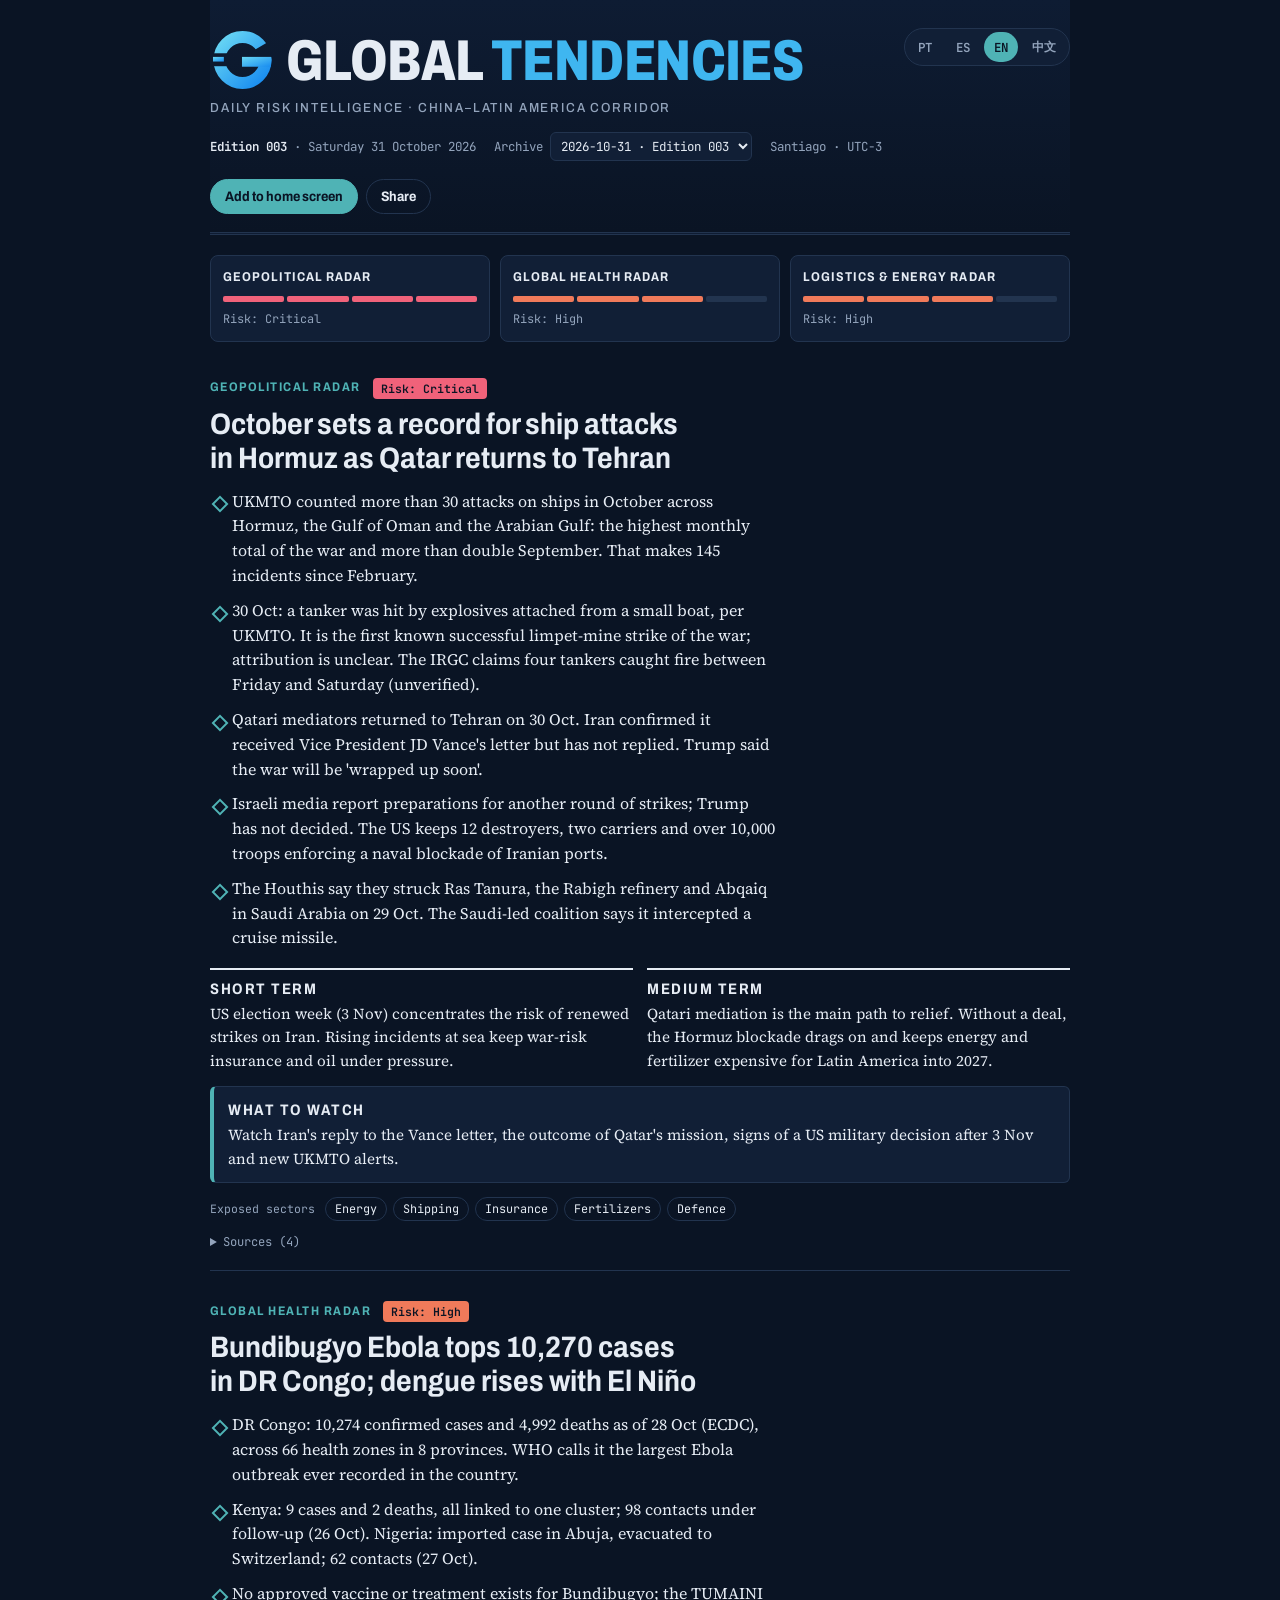
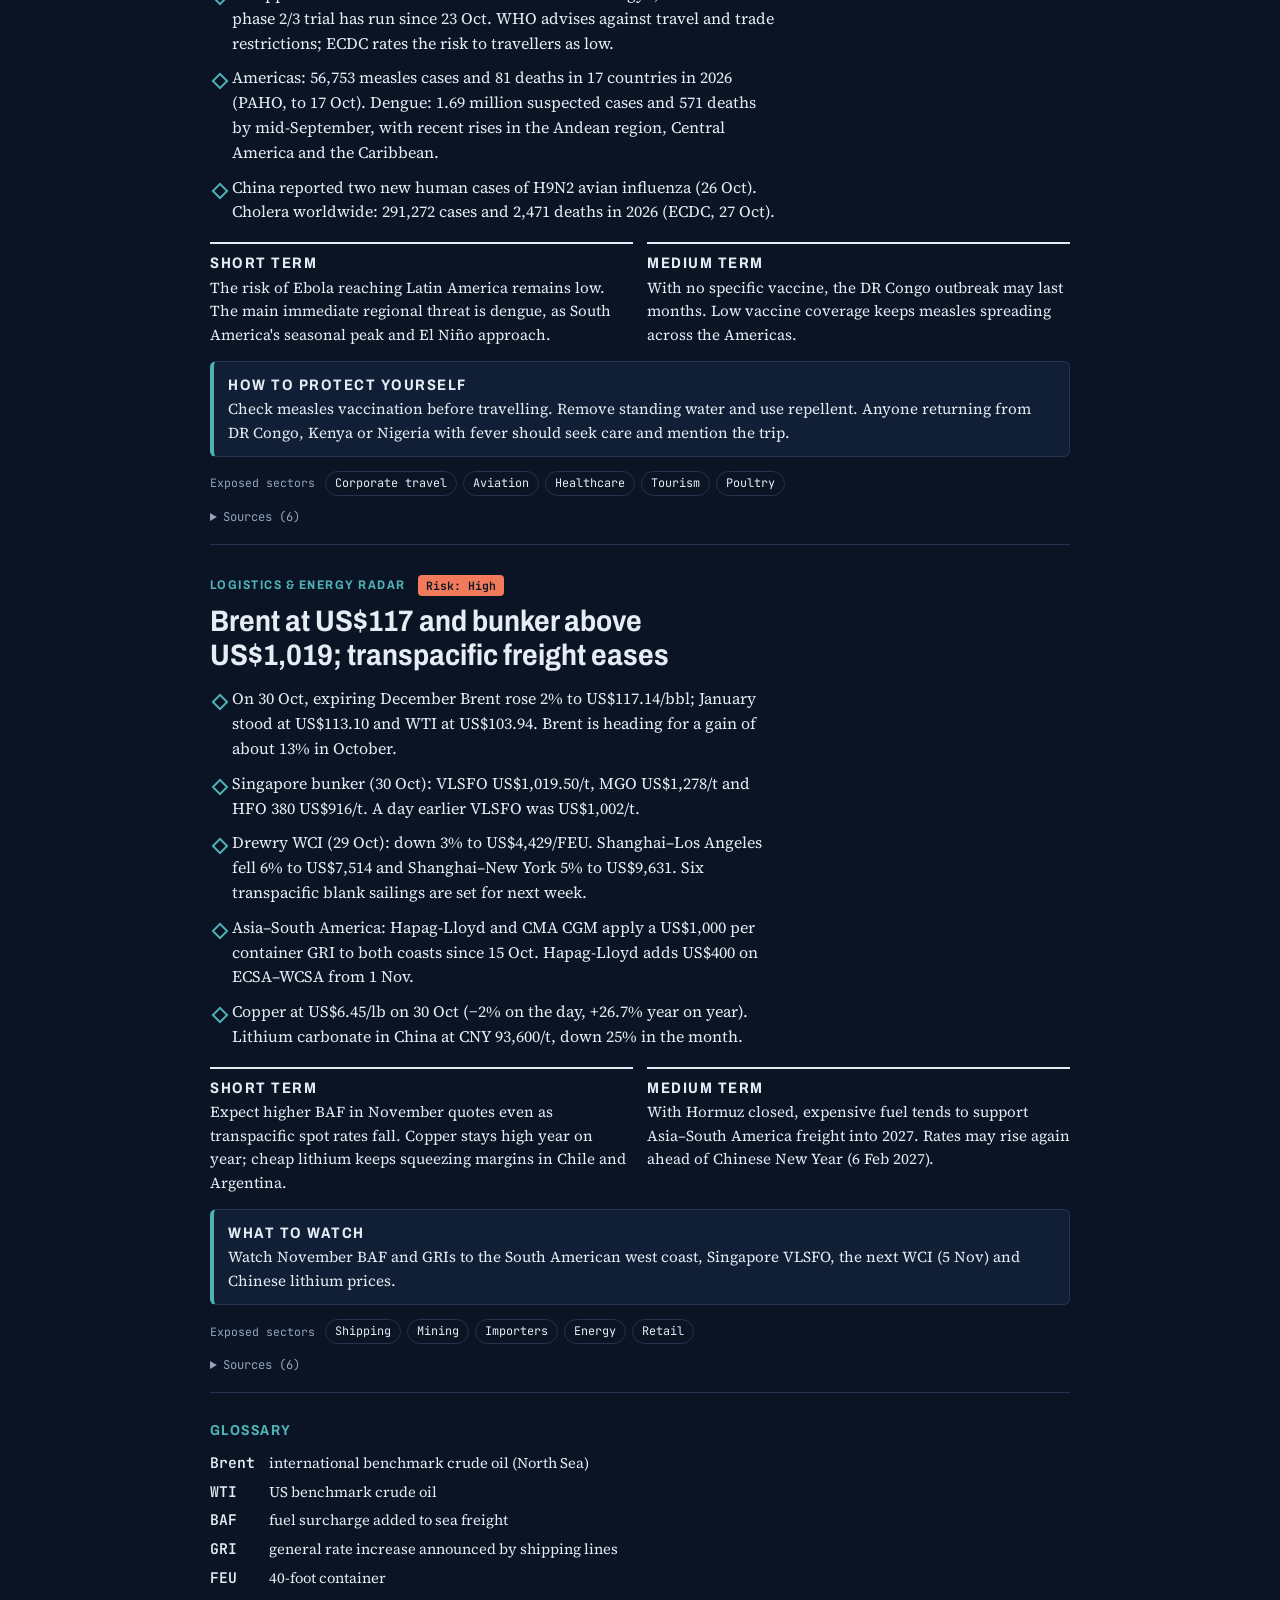
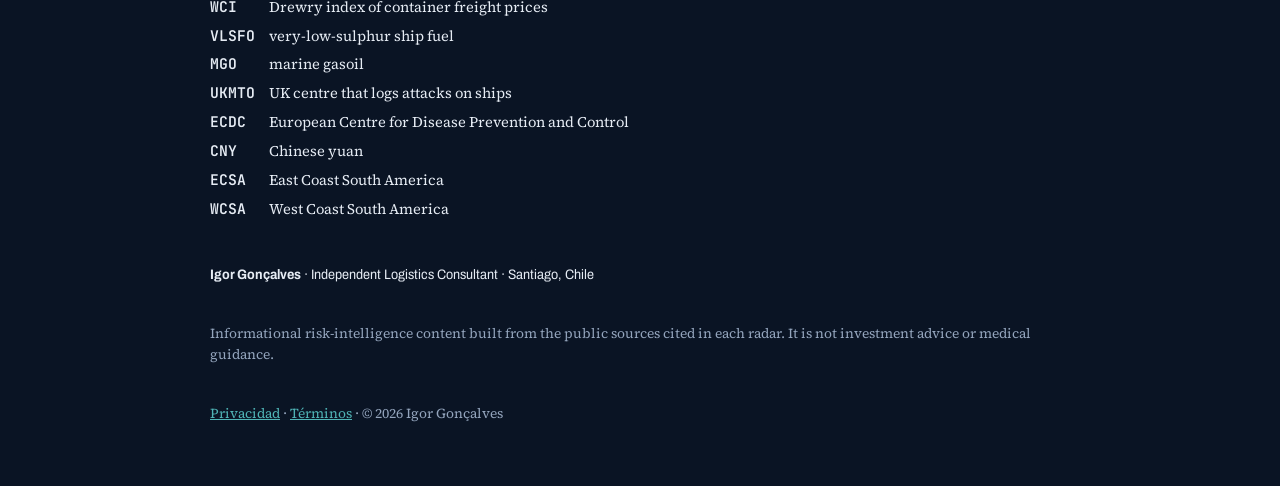
==== index.html @ 358ab5e1 "Publica sitio Global Tendencies" ====
<!doctype html>
<html lang="es">
<head>
<meta charset="utf-8">
<meta name="viewport" content="width=device-width,initial-scale=1,viewport-fit=cover">
<meta name="description" content="Radar diario de riesgos globales en 1 minuto: geopolítica, salud global y logística/energía, con impacto en América Latina. PT · ES · EN · 中文.">
<link rel="canonical" href="https://globaltendencies.app/">
<meta property="og:type" content="website">
<meta property="og:title" content="Global Tendencies · Radar diario de riesgos">
<meta property="og:description" content="Geopolítica, salud global y logística en 1 minuto, con impacto en LATAM.">
<meta property="og:url" content="https://globaltendencies.app/">
<meta property="og:image" content="https://globaltendencies.app/icons/og.png">
<meta name="twitter:card" content="summary_large_image">
<title>Global Tendencies</title>
<link rel="manifest" href="manifest.json">
<link rel="apple-touch-icon" href="icons/icon_180.png">
<link rel="icon" href="icons/icon_32.png">
<meta name="theme-color" content="#08131F">
<meta name="apple-mobile-web-app-capable" content="yes">
<meta name="apple-mobile-web-app-title" content="Global Tendencies">
<link rel="preconnect" href="https://fonts.googleapis.com">
<link rel="preconnect" href="https://fonts.gstatic.com" crossorigin>
<link rel="stylesheet" href="https://fonts.googleapis.com/css2?family=Archivo:wdth,wght@75..100,500..800&family=Source+Serif+4:opsz,wght@8..60,400;8..60,600&family=JetBrains+Mono:wght@400;600&display=swap">
<style>:root{box-sizing:border-box}body{margin:0}img{max-width:100%}[hidden]{display:none!important}</style>
<style>
/* Layout: nautical-chart bulletin. Masthead, risk strip, three radar sections in a single reading column. */
:root{
  --paper:#0A1424; --surface:#111F36; --ink:#E6ECF4; --muted:#93A4BC; --rule:#22344F;
  --accent:#4FB3B5; --accent-ink:#0A1424;
  --r1:#5BBF83; --r2:#E2A847; --r3:#F07A5A; --r4:#F0627A;
  --display:"Archivo","Arial Narrow",Arial,sans-serif;
  --body:"Source Serif 4",Georgia,"PingFang SC","Noto Serif SC",serif;
  --mono:"JetBrains Mono",ui-monospace,Menlo,Consolas,monospace;
  color-scheme:dark;
}
html{background:var(--paper)}
.mast{background:linear-gradient(180deg,#0E1C33 0%,var(--paper) 100%)}

body{background:var(--paper);color:var(--ink);font-family:var(--body);font-size:16px;line-height:1.55;
  padding-left:max(16px,env(safe-area-inset-left,0px));padding-right:max(16px,env(safe-area-inset-right,0px));padding-block:0 48px}
.wrap{max-width:860px;margin:0 auto}
a{color:var(--accent)}
:focus-visible{outline:2px solid var(--accent);outline-offset:2px}

/* Masthead */
.mast{display:flex;flex-direction:column;gap:14px;padding-block:28px 18px;border-bottom:3px double var(--rule)}
.mast-top{display:flex;justify-content:space-between;align-items:flex-start;gap:16px;flex-wrap:wrap}
.brand{font-family:var(--display);font-stretch:78%;font-weight:800;font-size:clamp(2.2rem,7vw,3.6rem);line-height:.92;letter-spacing:-.01em;margin:0;text-transform:uppercase}
.brand span{color:#3FB6F0}
.brandrow{display:flex;align-items:center;gap:12px}
.logo{width:clamp(44px,10vw,64px);height:auto;flex:none}
.tagline{font-family:var(--display);font-stretch:90%;font-weight:500;font-size:.82rem;letter-spacing:.14em;text-transform:uppercase;color:var(--muted);margin:6px 0 0}
.langs{display:flex;gap:4px;border:1px solid var(--rule);border-radius:999px;padding:3px;background:var(--surface)}
.langs button{font:600 .78rem var(--mono);border:0;background:transparent;color:var(--muted);padding:6px 10px;border-radius:999px;cursor:pointer}
.langs button[aria-pressed="true"]{background:var(--accent);color:var(--accent-ink)}
.meta{display:flex;flex-wrap:wrap;gap:8px 18px;align-items:center;font-family:var(--mono);font-size:.78rem;color:var(--muted)}
.meta strong{color:var(--ink);font-weight:600}
.meta select{font:inherit;color:var(--ink);background:var(--surface);border:1px solid var(--rule);border-radius:6px;padding:4px 6px}

/* Risk strip */
.strip{display:grid;grid-template-columns:repeat(3,minmax(0,1fr));gap:10px;margin-block:20px 6px}
.gauge{display:flex;flex-direction:column;gap:8px;text-decoration:none;color:inherit;background:var(--surface);border:1px solid var(--rule);border-radius:8px;padding:12px}
.gauge:hover{border-color:var(--accent)}
.g-name{font-family:var(--display);font-stretch:85%;font-weight:700;font-size:.8rem;letter-spacing:.08em;text-transform:uppercase}
.bars{display:grid;grid-template-columns:repeat(4,1fr);gap:3px}
.bars i{height:6px;border-radius:2px;background:var(--rule)}
.g-level{font-family:var(--mono);font-size:.74rem;color:var(--muted)}
@media (max-width:520px){.strip{grid-template-columns:1fr}}

/* Radar sections */
.radar{padding-block:30px 8px;border-bottom:1px solid var(--rule)}
.r-head{display:flex;flex-wrap:wrap;align-items:center;gap:8px 12px;margin-bottom:8px}
.r-kicker{font-family:var(--display);font-stretch:85%;font-weight:700;font-size:.78rem;letter-spacing:.12em;text-transform:uppercase;color:var(--accent)}
.chip{font:600 .72rem var(--mono);padding:3px 8px;border-radius:4px;color:var(--paper);background:var(--lv)}
h2{font-family:var(--display);font-stretch:88%;font-weight:700;font-size:clamp(1.35rem,4vw,1.85rem);line-height:1.15;margin:0 0 14px;text-wrap:balance}
ul.facts{margin:0 0 18px;padding:0;list-style:none;display:flex;flex-direction:column;gap:10px}
ul.facts li{padding-left:22px;position:relative;max-width:68ch}
ul.facts li::before{content:"";position:absolute;left:4px;top:.62em;width:8px;height:8px;border:2px solid var(--accent);transform:rotate(45deg)}
.horizons{display:grid;grid-template-columns:repeat(2,minmax(0,1fr));gap:14px;margin-bottom:14px}
.h{border-top:2px solid var(--ink);padding-top:8px}
.h-label{font-family:var(--display);font-stretch:85%;font-weight:700;font-size:.74rem;letter-spacing:.1em;text-transform:uppercase;margin:0 0 4px}
.h p{margin:0;font-size:.95rem}
@media (max-width:600px){.horizons{grid-template-columns:1fr}}
.action{background:var(--surface);border:1px solid var(--rule);border-left:4px solid var(--accent);border-radius:6px;padding:12px 14px;margin-bottom:14px}
.action p{margin:0;font-size:.95rem}
.sectors{display:flex;flex-wrap:wrap;gap:6px;margin-bottom:12px;align-items:center}
.sectors .lbl{font-family:var(--mono);font-size:.72rem;color:var(--muted);margin-right:4px}
.sectors span.s{font-family:var(--mono);font-size:.74rem;border:1px solid var(--rule);border-radius:999px;padding:2px 9px}
details{font-size:.86rem;margin-bottom:10px}
summary{cursor:pointer;font-family:var(--mono);font-size:.76rem;color:var(--muted)}
details ol{margin:8px 0 0;padding-left:20px;display:flex;flex-direction:column;gap:4px}
details a{word-break:break-word}

footer{padding-top:24px;display:flex;flex-direction:column;gap:10px;font-size:.86rem;color:var(--muted)}
.sig{font-family:var(--display);font-stretch:90%;color:var(--ink)}
.sig b{font-weight:700}
.status{padding:40px 0;color:var(--muted);font-family:var(--mono);font-size:.85rem}
.num{font-variant-numeric:tabular-nums}
@media (prefers-reduced-motion:no-preference){.radar{animation:rise .5s ease both}.radar:nth-child(2){animation-delay:.06s}.radar:nth-child(3){animation-delay:.12s}}

.tools{display:flex;flex-wrap:wrap;gap:8px;margin-top:4px}
.btn{font:700 .86rem var(--display);font-stretch:90%;border:1px solid var(--accent);background:var(--accent);color:var(--accent-ink);padding:9px 14px;border-radius:999px;cursor:pointer;text-decoration:none;display:inline-flex;align-items:center;gap:6px}
.btn.ghost{background:transparent;color:var(--ink);border-color:var(--rule)}
.help{background:var(--surface);border:1px solid var(--rule);border-radius:8px;padding:12px 14px;margin-top:10px;font-size:.92rem}
.help p{margin:4px 0}
.vid{display:inline-flex;margin:0 0 14px}
.gloss{padding-block:26px 6px}
.gloss h3{font-family:var(--display);font-stretch:85%;font-size:.9rem;letter-spacing:.1em;text-transform:uppercase;color:var(--accent);margin:0 0 10px}
.gloss dl{margin:0;display:grid;grid-template-columns:max-content 1fr;gap:6px 14px;font-size:.92rem}
.gloss dt{font-family:var(--mono);font-weight:600}
.gloss dd{margin:0;color:var(--ink)}
@keyframes rise{from{transform:translateY(6px)}to{transform:none}}
</style>
</head>
<body>

<div class="wrap">
  <header class="mast">
    <div class="mast-top">
      <div>
        <div class="brandrow"><svg xmlns="http://www.w3.org/2000/svg" viewBox="0 0 640 640" class="logo" aria-hidden="true"><defs><linearGradient id="gtg" x1="0" y1="0" x2="1" y2="1"> <stop offset="0" stop-color="#6AD8F4"/><stop offset="1" stop-color="#168AF0"/></linearGradient> <mask id="gtm" maskUnits="userSpaceOnUse" x="-255" y="-260" width="1160" height="1160"><rect x="-255" y="-260" width="1160" height="1160" fill="#fff"/> <polygon points="325,288.92857142857144 905,288.92857142857144 811.428929408346,4.109359691284283" fill="#000"/> <rect x="14.285714285714285" y="252.67857142857142" width="207.14285714285714" height="129.46428571428572" fill="#000"/></mask> <clipPath id="gtc"><circle cx="325" cy="320" r="290"/></clipPath></defs> <g fill="url(#gtg)"> <circle cx="325" cy="320" r="230.44642857142856" fill="none" stroke="url(#gtg)" stroke-width="119.10714285714286" mask="url(#gtm)"/> <rect x="319.82142857142856" y="288.92857142857144" width="300.35714285714283" height="98.39285714285715" clip-path="url(#gtc)"/> <rect x="29.82142857142857" y="288.92857142857144" width="108.75000000000001" height="46.60714285714286"/> </g></svg><h1 class="brand">Global <span>Tendencies</span></h1></div>
        <p class="tagline" id="tagline">Inteligência de risco diária · Corredor China–América Latina</p>
      </div>
      <div class="langs" role="group" aria-label="Language">
        <button type="button" id="l-pt" data-l="pt">PT</button>
        <button type="button" id="l-es" data-l="es">ES</button>
        <button type="button" id="l-en" data-l="en">EN</button>
        <button type="button" id="l-zh" data-l="zh">中文</button>
      </div>
    </div>
    <div class="meta">
      <span id="m-ed"></span>
      <label><span id="m-arch">Arquivo</span> <select id="pick"></select></label>
      <span id="m-tz">Santiago · UTC−3</span>
    </div>
    <div class="tools">
      <button type="button" class="btn" id="b-inst"></button>
      <button type="button" class="btn ghost" id="b-share"></button>
    </div>
    <div class="help" id="help" hidden></div>
  </header>

  <nav class="strip" id="strip" aria-label="Risk levels"></nav>
  <main id="main"><p class="status" id="status">…</p></main>

  <footer>
    <p class="sig"><b>Igor Gonçalves</b> · Independent Logistics Consultant · Santiago, Chile</p>
    <p id="disc"></p>
    <p><a href="privacidad.html">Privacidad</a> · <a href="terminos.html">Términos</a> · © 2026 Igor Gonçalves</p>
  </footer>
</div>

<script>
const ADD={"pt": {"inst": "Adicionar à tela inicial", "share": "Compartilhar", "vid": "Ver o vídeo (1 min)", "gl": "Glossário", "copied": "Link copiado", "hi": "<p><b>iPhone/iPad (Safari):</b> toque em Compartilhar (quadrado com seta) › <b>Adicionar à Tela de Início</b>.</p><p><b>Android (Chrome):</b> menu ⋮ › <b>Instalar app</b> ou <b>Adicionar à tela inicial</b>.</p><p><b>Computador (Chrome/Edge):</b> ícone de instalar na barra de endereço, ou menu › <b>Instalar Global Tendencies</b>.</p><p>Depois é só tocar no ícone: o radar do dia abre já atualizado.</p>", "msg": "Radar diário de riscos em 1 minuto — Global Tendencies"}, "es": {"inst": "Agregar a la pantalla de inicio", "share": "Compartir", "vid": "Ver el video (1 min)", "gl": "Glosario", "copied": "Enlace copiado", "hi": "<p><b>iPhone/iPad (Safari):</b> toque Compartir (cuadrado con flecha) › <b>Agregar a inicio</b>.</p><p><b>Android (Chrome):</b> menú ⋮ › <b>Instalar app</b> o <b>Agregar a la pantalla principal</b>.</p><p><b>Computador (Chrome/Edge):</b> ícono de instalar en la barra de direcciones, o menú › <b>Instalar Global Tendencies</b>.</p><p>Luego basta tocar el ícono: el radar del día se abre ya actualizado.</p>", "msg": "Radar diario de riesgos en 1 minuto — Global Tendencies"}, "en": {"inst": "Add to home screen", "share": "Share", "vid": "Watch the video (1 min)", "gl": "Glossary", "copied": "Link copied", "hi": "<p><b>iPhone/iPad (Safari):</b> tap Share (square with arrow) › <b>Add to Home Screen</b>.</p><p><b>Android (Chrome):</b> menu ⋮ › <b>Install app</b> or <b>Add to Home screen</b>.</p><p><b>Computer (Chrome/Edge):</b> install icon in the address bar, or menu › <b>Install Global Tendencies</b>.</p><p>Then just tap the icon: today's radar opens already updated.</p>", "msg": "Daily risk radar in 1 minute — Global Tendencies"}, "zh": {"inst": "添加到主屏幕", "share": "分享", "vid": "观看视频（1分钟）", "gl": "术语表", "copied": "链接已复制", "hi": "<p><b>iPhone/iPad（Safari）：</b>点击分享 › <b>添加到主屏幕</b>。</p><p><b>安卓（Chrome）：</b>菜单 ⋮ › <b>安装应用</b>。</p><p><b>电脑（Chrome/Edge）：</b>地址栏中的安装图标。</p><p>之后点击图标即可查看当天最新雷达。</p>", "msg": "每日一分钟风险雷达 — Global Tendencies"}};
const GL={"Brent": ["petróleo de referência internacional (Mar do Norte)", "petróleo de referencia internacional (Mar del Norte)", "international benchmark crude oil (North Sea)", "国际基准原油（北海）"], "WTI": ["petróleo de referência dos EUA", "petróleo de referencia de EE.UU.", "US benchmark crude oil", "美国基准原油"], "BAF": ["taxa extra cobrada no frete pelo custo do combustível do navio", "recargo en el flete por el costo del combustible del buque", "fuel surcharge added to sea freight", "燃油附加费"], "GRI": ["aumento geral de tarifa anunciado pelas navieras", "alza general de tarifa anunciada por las navieras", "general rate increase announced by shipping lines", "船公司宣布的整体涨价"], "TEU": ["contêiner de 20 pés (medida padrão)", "contenedor de 20 pies (medida estándar)", "20-foot container (standard unit)", "20英尺标准集装箱"], "FEU": ["contêiner de 40 pés", "contenedor de 40 pies", "40-foot container", "40英尺集装箱"], "WCI": ["índice Drewry de preço do frete de contêiner", "índice Drewry del precio del flete de contenedores", "Drewry index of container freight prices", "德鲁里集装箱运价指数"], "VLSFO": ["combustível de navio com baixo enxofre", "combustible de buque con bajo azufre", "very-low-sulphur ship fuel", "低硫船用燃料"], "MGO": ["diesel marítimo", "diésel marino", "marine gasoil", "船用柴油"], "UKMTO": ["centro britânico que registra ataques a navios", "centro británico que registra ataques a buques", "UK centre that logs attacks on ships", "英国海事贸易行动办公室"], "OMS": ["Organização Mundial da Saúde", "Organización Mundial de la Salud", "World Health Organization (WHO)", "世界卫生组织"], "OPS": ["Organização Pan-Americana da Saúde", "Organización Panamericana de la Salud", "Pan American Health Organization (PAHO)", "泛美卫生组织"], "ECDC": ["Centro Europeu de Prevenção e Controle de Doenças", "Centro Europeo para la Prevención y Control de Enfermedades", "European Centre for Disease Prevention and Control", "欧洲疾病预防控制中心"], "CDC": ["Centros de Controle de Doenças dos EUA", "Centros para el Control de Enfermedades de EE.UU.", "US Centers for Disease Control", "美国疾控中心"], "CNY": ["yuan chinês (moeda)", "yuan chino (moneda)", "Chinese yuan", "人民币"], "ECSA": ["costa leste da América do Sul", "costa este de Sudamérica", "East Coast South America", "南美东海岸"], "WCSA": ["costa oeste da América do Sul", "costa oeste de Sudamérica", "West Coast South America", "南美西海岸"]};
const T={
 pt:{tag:"Inteligência de risco diária · Corredor China–América Latina",ed:"Edição",arch:"Arquivo",tz:"Santiago · UTC−3",
  r:{geo:"Radar Geopolítico",health:"Radar de Saúde Global",logistics:"Radar Logística & Energia"},
  lv:["","Baixo","Moderado","Alto","Crítico"],risk:"Risco",short:"Curto prazo",medium:"Médio prazo",
  act:{geo:"O que monitorar",health:"Como se precaver",logistics:"O que monitorar"},sec:"Setores expostos",src:"Fontes",
  load:"Carregando edição…",err:"Não foi possível carregar as edições. Recarregue a página.",
  disc:"Conteúdo informativo de inteligência de risco, elaborado a partir de fontes públicas citadas em cada radar. Não constitui recomendação de investimento nem orientação médica."},
 es:{tag:"Inteligencia de riesgo diaria · Corredor China–América Latina",ed:"Edición",arch:"Archivo",tz:"Santiago · UTC−3",
  r:{geo:"Radar Geopolítico",health:"Radar de Salud Global",logistics:"Radar Logística y Energía"},
  lv:["","Bajo","Moderado","Alto","Crítico"],risk:"Riesgo",short:"Corto plazo",medium:"Mediano plazo",
  act:{geo:"Qué monitorear",health:"Cómo prevenir",logistics:"Qué monitorear"},sec:"Sectores expuestos",src:"Fuentes",
  load:"Cargando edición…",err:"No se pudieron cargar las ediciones. Recargue la página.",
  disc:"Contenido informativo de inteligencia de riesgo, elaborado a partir de fuentes públicas citadas en cada radar. No constituye recomendación de inversión ni orientación médica."},
 en:{tag:"Daily risk intelligence · China–Latin America corridor",ed:"Edition",arch:"Archive",tz:"Santiago · UTC−3",
  r:{geo:"Geopolitical Radar",health:"Global Health Radar",logistics:"Logistics & Energy Radar"},
  lv:["","Low","Moderate","High","Critical"],risk:"Risk",short:"Short term",medium:"Medium term",
  act:{geo:"What to watch",health:"How to protect yourself",logistics:"What to watch"},sec:"Exposed sectors",src:"Sources",
  load:"Loading edition…",err:"Editions could not be loaded. Reload the page.",
  disc:"Informational risk-intelligence content built from the public sources cited in each radar. It is not investment advice or medical guidance."},
 zh:{tag:"每日风险情报 · 中国–拉丁美洲走廊",ed:"第",arch:"往期",tz:"圣地亚哥 · UTC−3",
  r:{geo:"地缘政治雷达",health:"全球健康雷达",logistics:"物流与能源雷达"},
  lv:["","低","中","高","极高"],risk:"风险",short:"短期",medium:"中期",
  act:{geo:"关注要点",health:"防护建议",logistics:"关注要点"},sec:"受影响行业",src:"信息来源",
  load:"正在加载…",err:"无法加载内容，请刷新页面。",
  disc:"本内容为基于各雷达所引用公开来源的风险情报信息，不构成投资建议或医疗建议。"}
};
for(const k in ADD) Object.assign(T[k],ADD[k]);
const ORDER=["geo","health","logistics"];
let DATA=null, lang="en", idx=0;
// Idioma: escolha salva > idioma do aparelho (pt/es/zh) > ingles
(function(){const L=(navigator.languages&&navigator.languages.length?navigator.languages:[navigator.language||"en"]);
 for(const x of L){const k=String(x).toLowerCase().slice(0,2); if(T[k]){lang=k;break;}}})();
try{const s=localStorage.getItem("mt-lang"); if(s&&T[s]) lang=s;}catch(e){}
const $=id=>document.getElementById(id);
function el(tag,cls,txt){const e=document.createElement(tag); if(cls)e.className=cls; if(txt!=null)e.textContent=txt; return e;}
function fmtDate(d,l){const loc={pt:"pt-BR",es:"es-CL",en:"en-GB",zh:"zh-CN"}[l];
  try{return new Date(d+"T12:00:00").toLocaleDateString(loc,{weekday:"long",day:"numeric",month:"long",year:"numeric"});}catch(e){return d;}}
function edLabel(e,l){return l==="zh"?`第 ${String(e.number).padStart(3,"0")} 期`:`${T[l].ed} ${String(e.number).padStart(3,"0")}`;}

function render(){
  const t=T[lang]; document.documentElement.lang=lang==="zh"?"zh-CN":lang;
  document.querySelectorAll(".langs button").forEach(b=>b.setAttribute("aria-pressed",b.dataset.l===lang));
  $("tagline").textContent=t.tag; $("b-inst").textContent=t.inst; $("b-share").textContent=t.share; $("m-arch").textContent=t.arch; $("m-tz").textContent=t.tz; $("disc").textContent=t.disc;
  if(!DATA) return;
  const ed=DATA.editions[idx];
  $("m-ed").innerHTML=""; const b=el("strong","num",edLabel(ed,lang)); $("m-ed").append(b," · ",fmtDate(ed.date,lang));
  const pick=$("pick"); pick.innerHTML="";
  DATA.editions.forEach((e,i)=>{const o=el("option",null,`${e.date} · ${edLabel(e,lang)}`); o.value=i; if(i===idx)o.selected=true; pick.append(o);});

  const strip=$("strip"); strip.innerHTML="";
  ORDER.forEach(k=>{const r=ed.radars[k]; if(!r)return; const lv=r.level, c=`var(--r${lv})`;
    const a=el("a","gauge"); a.href="#"+k;
    a.append(el("span","g-name",t.r[k]));
    const bars=el("span","bars"); for(let i=1;i<=4;i++){const x=el("i"); if(i<=lv)x.style.background=c; bars.append(x);} a.append(bars);
    a.append(el("span","g-level",`${t.risk}: ${t.lv[lv]}`)); strip.append(a);});

  const main=$("main"); main.innerHTML="";
  ORDER.forEach(k=>{const r=ed.radars[k]; if(!r)return; const c=r[lang]||r.pt;
    const s=el("section","radar"); s.id=k; s.style.setProperty("--lv",`var(--r${r.level})`);
    const h=el("div","r-head"); h.append(el("span","r-kicker",t.r[k]),el("span","chip",`${t.risk}: ${t.lv[r.level]}`)); s.append(h);
    s.append(el("h2",null,c.title));
    if(ed.videos&&ed.videos[k]){const v=el("a","btn ghost vid",t.vid); v.href="https://www.youtube.com/shorts/"+ed.videos[k]; v.target="_blank"; v.rel="noopener"; s.append(v);}
    const ul=el("ul","facts"); c.bullets.forEach(x=>ul.append(el("li",null,x))); s.append(ul);
    const hz=el("div","horizons");
    [[t.short,c.short],[t.medium,c.medium]].forEach(([l,v])=>{const d=el("div","h"); d.append(el("p","h-label",l),el("p",null,v)); hz.append(d);}); s.append(hz);
    const ac=el("div","action"); ac.append(el("p","h-label",t.act[k]),el("p",null,c.action)); s.append(ac);
    const se=el("div","sectors"); se.append(el("span","lbl",t.sec)); c.sectors.forEach(x=>se.append(el("span","s",x))); s.append(se);
    const src=(ed.sources||[]).filter(x=>x.radar===k);
    if(src.length){const d=el("details"); d.append(el("summary",null,`${t.src} (${src.length})`)); const ol=el("ol");
      src.forEach(x=>{const li=el("li"); const a=el("a",null,x.title); a.href=x.url; a.target="_blank"; a.rel="noopener"; li.append(a); ol.append(li);}); d.append(ol); s.append(d);}
    main.append(s);});
  const txt=JSON.stringify(ORDER.map(k=>ed.radars[k]&&(ed.radars[k][lang]||ed.radars[k].pt)));
  const li=["pt","es","en","zh"].indexOf(lang); const found=Object.keys(GL).filter(w=>new RegExp("(^|[^A-Za-z])"+w+"([^A-Za-z]|$)").test(txt));
  if(found.length){const g=el("section","gloss"); g.append(el("h3",null,t.gl)); const dl=el("dl");
    found.forEach(w=>{dl.append(el("dt",null,w),el("dd",null,GL[w][li]));}); g.append(dl); main.append(g);}
}
document.querySelectorAll(".langs button").forEach(b=>b.addEventListener("click",()=>{lang=b.dataset.l; try{localStorage.setItem("mt-lang",lang)}catch(e){} render();}));
let deferred=null;
window.addEventListener("beforeinstallprompt",e=>{e.preventDefault();deferred=e;});
$("b-inst").addEventListener("click",async()=>{
  if(deferred){deferred.prompt(); try{await deferred.userChoice;}catch(e){} deferred=null; return;}
  const h=$("help"); h.innerHTML=T[lang].hi; h.hidden=!h.hidden;});
$("b-share").addEventListener("click",async()=>{
  const url=location.href.split("#")[0], msg=T[lang].msg;
  if(navigator.share){try{await navigator.share({title:"Global Tendencies",text:msg,url});return;}catch(e){}}
  window.open("https://wa.me/?text="+encodeURIComponent(msg+" "+url),"_blank","noopener");});
$("pick").addEventListener("change",e=>{idx=+e.target.value; render(); window.scrollTo({top:0});});
$("status").textContent=T[lang].load; render();
fetch("editions.json",{cache:"no-store"}).then(r=>{if(!r.ok)throw 0; return r.json();}).then(d=>{
  d.editions.sort((a,b)=>b.date.localeCompare(a.date)); DATA=d; idx=0; render();
  if(location.hash){const x=document.getElementById(location.hash.slice(1)); if(x)x.scrollIntoView();}
}).catch(()=>{$("main").innerHTML=""; $("main").append(el("p","status",T[lang].err));});
</script>
<script>if("serviceWorker" in navigator){addEventListener("load",()=>navigator.serviceWorker.register("sw.js").catch(()=>{}));}</script>
</body>
</html>
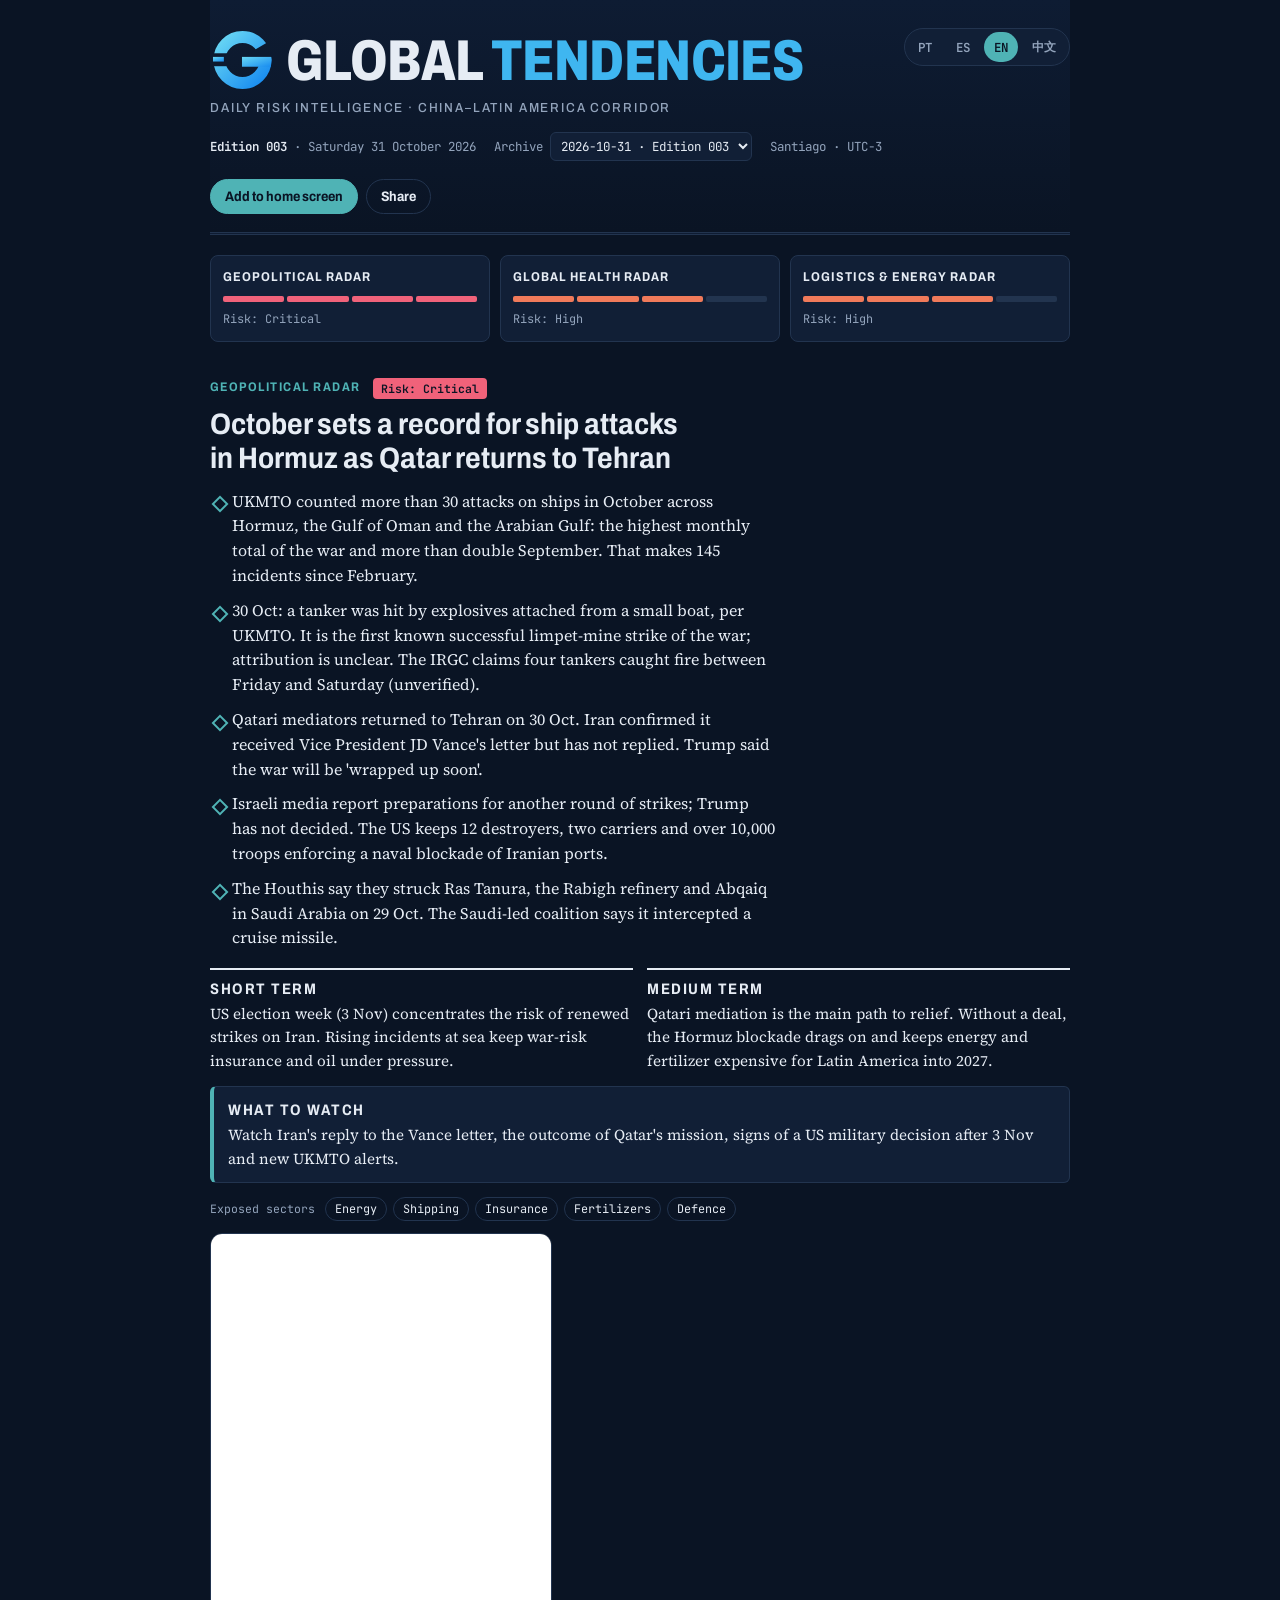
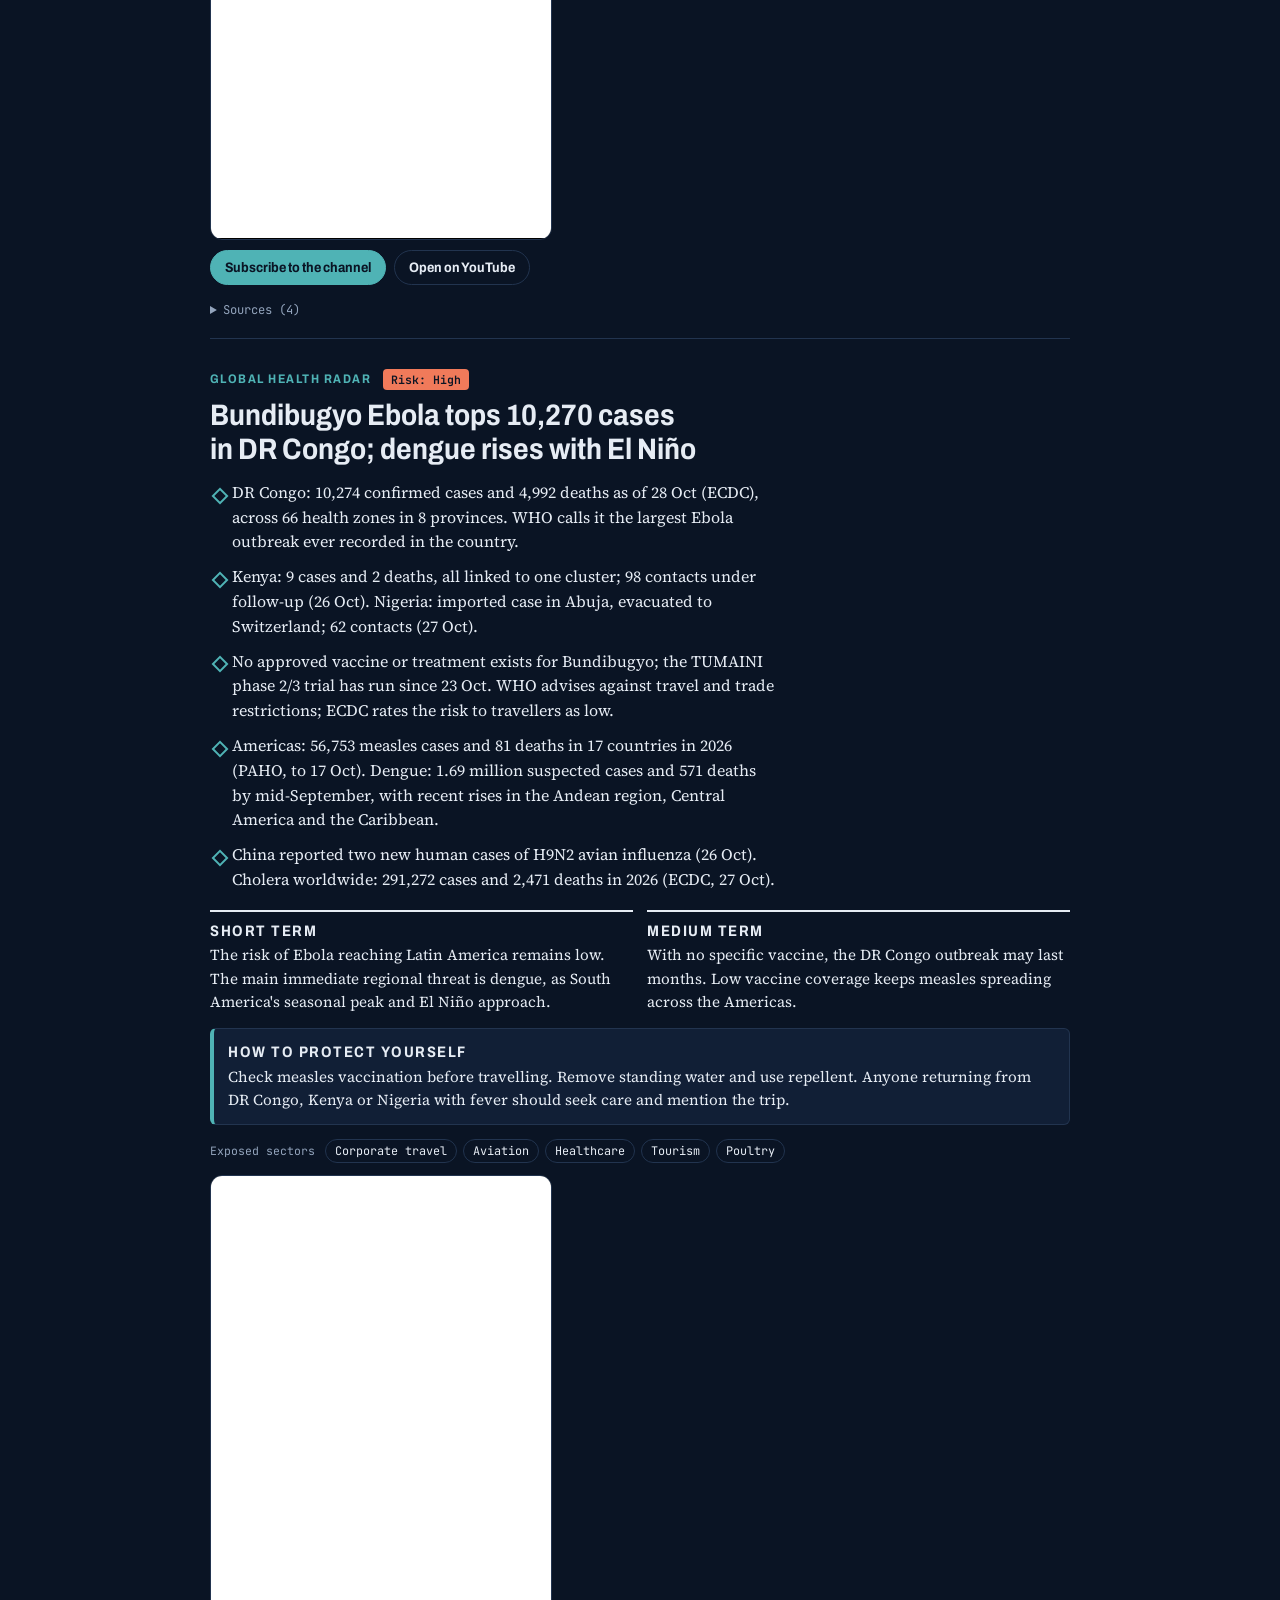
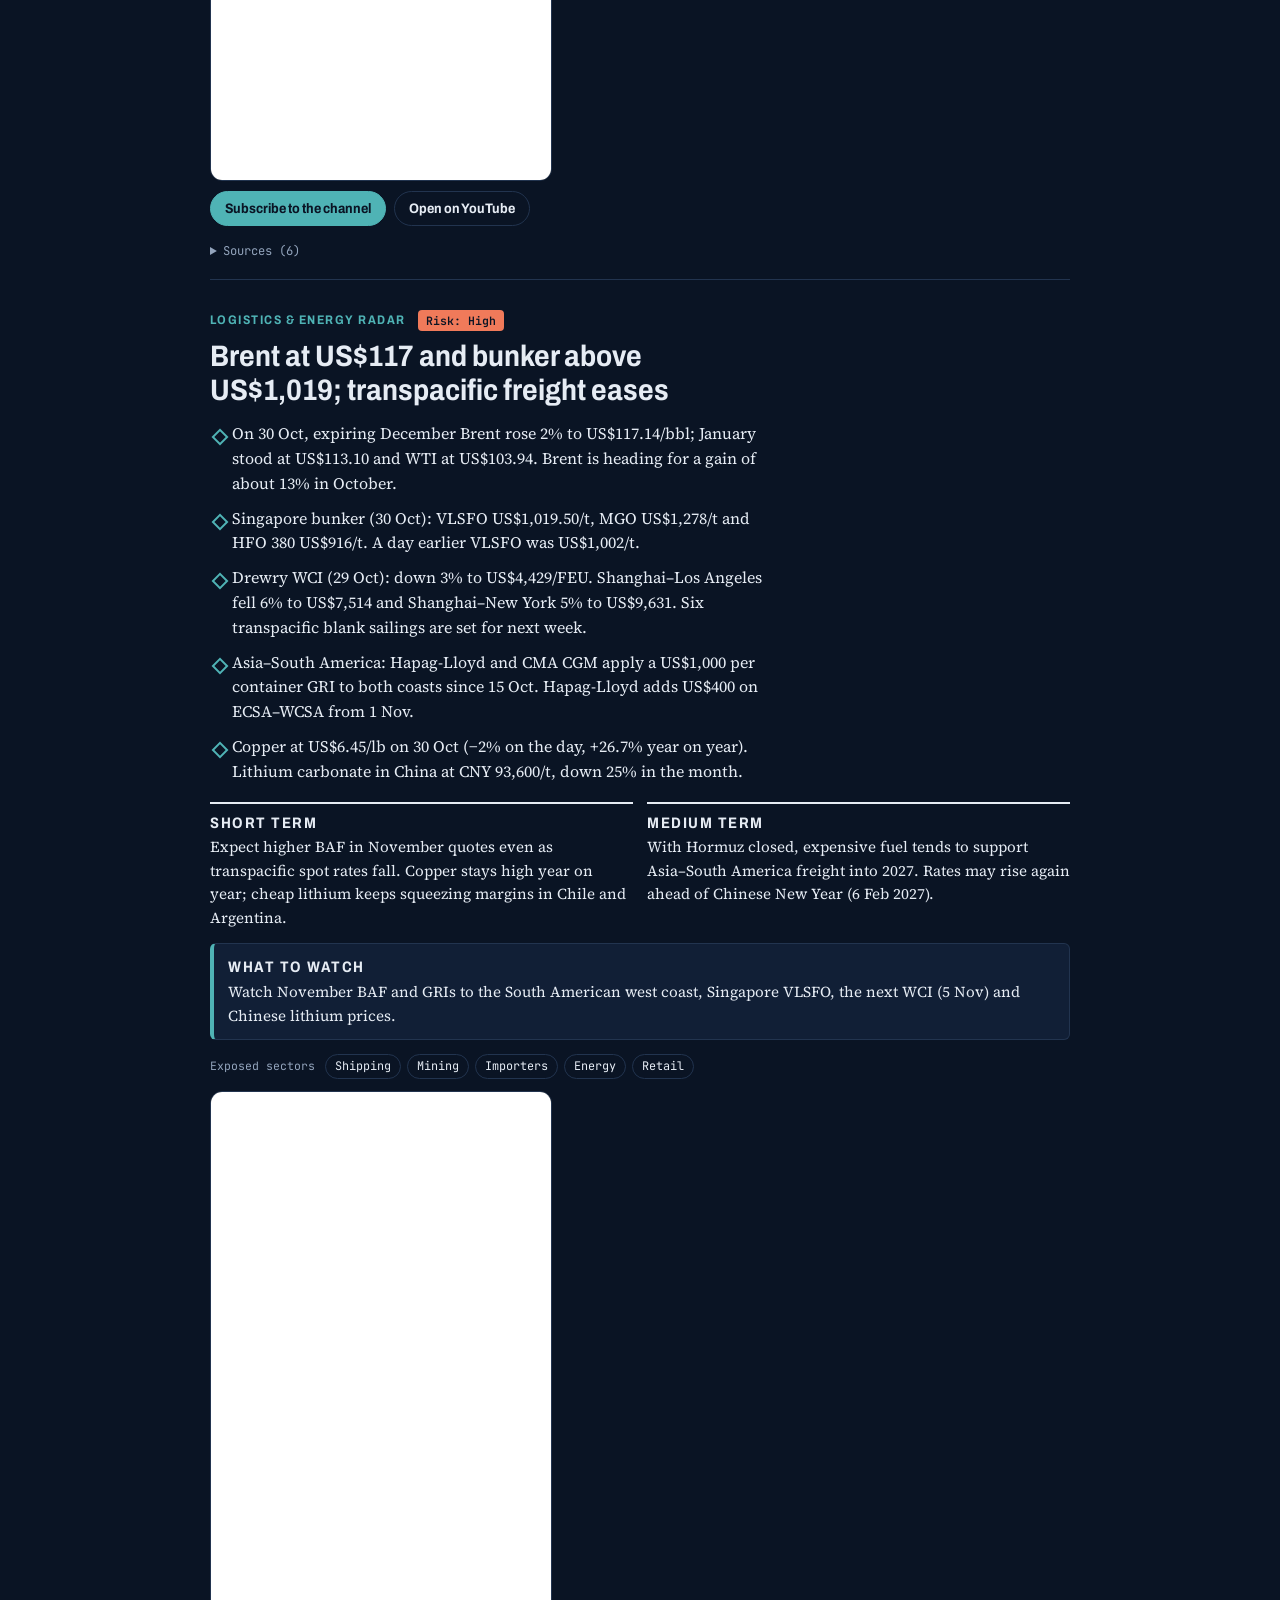
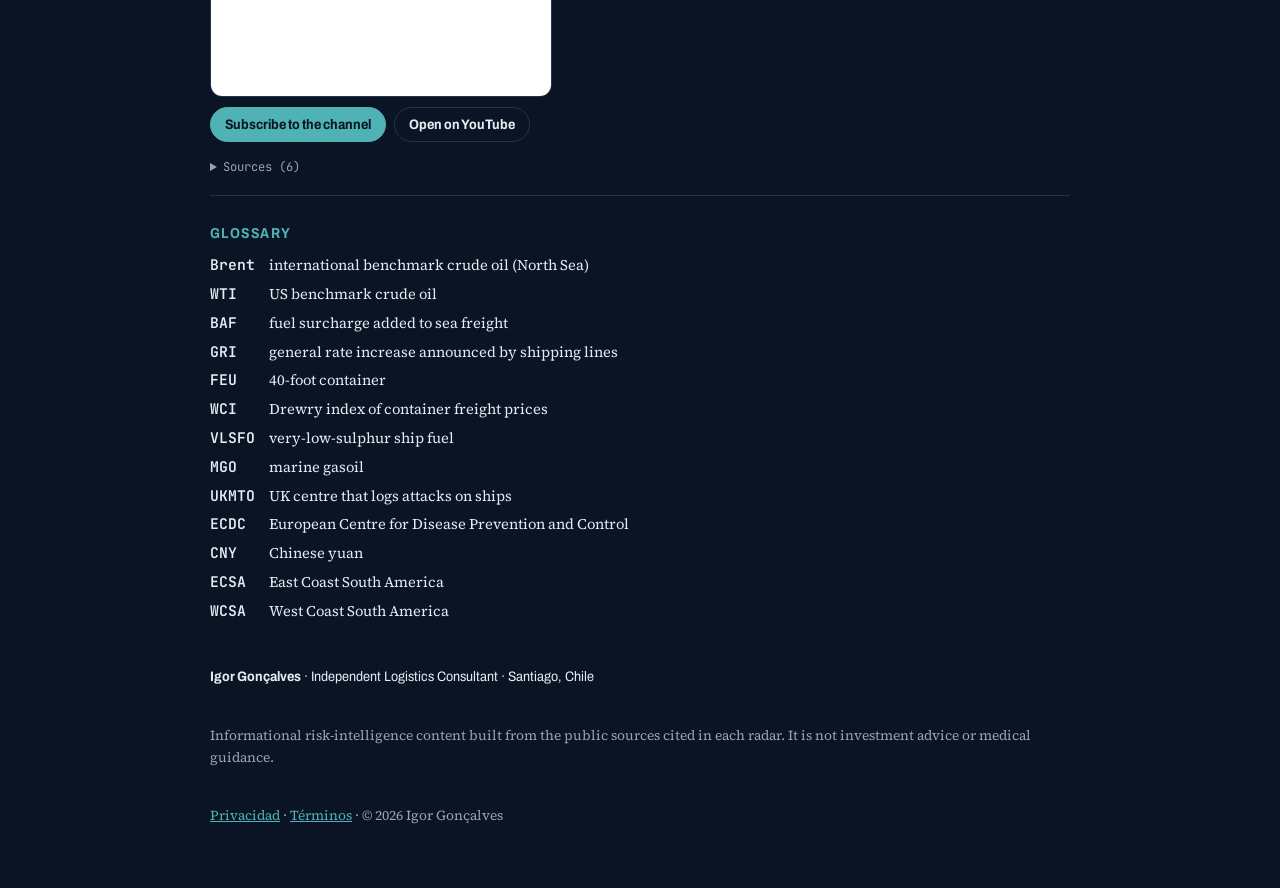
==== commit dec62579: "Incorpora videos de YouTube y boton de suscripcion" ====
--- a/index.html
+++ b/index.html
@@ -109,6 +109,9 @@
 .gloss dl{margin:0;display:grid;grid-template-columns:max-content 1fr;gap:6px 14px;font-size:.92rem}
 .gloss dt{font-family:var(--mono);font-weight:600}
 .gloss dd{margin:0;color:var(--ink)}
+.yt{margin:6px 0 16px;display:flex;flex-direction:column;align-items:flex-start;gap:10px}
+.yt iframe{width:min(100%,340px);aspect-ratio:9/16;height:auto;border:1px solid var(--rule);border-radius:12px;background:#000}
+.yt-cap{display:flex;flex-wrap:wrap;gap:8px}
 @keyframes rise{from{transform:translateY(6px)}to{transform:none}}
 </style>
 </head>
@@ -180,6 +183,8 @@
   disc:"本内容为基于各雷达所引用公开来源的风险情报信息，不构成投资建议或医疗建议。"}
 };
 for(const k in ADD) Object.assign(T[k],ADD[k]);
+const SUB={pt:["Inscrever-se no canal","Abrir no YouTube"],es:["Suscribirse al canal","Abrir en YouTube"],en:["Subscribe to the channel","Open on YouTube"],zh:["订阅频道","在 YouTube 打开"]};
+for(const k in SUB){T[k].sub=SUB[k][0];T[k].yt=SUB[k][1];}
 const ORDER=["geo","health","logistics"];
 let DATA=null, lang="en", idx=0;
 // Idioma: escolha salva > idioma do aparelho (pt/es/zh) > ingles
@@ -214,12 +219,16 @@
     const s=el("section","radar"); s.id=k; s.style.setProperty("--lv",`var(--r${r.level})`);
     const h=el("div","r-head"); h.append(el("span","r-kicker",t.r[k]),el("span","chip",`${t.risk}: ${t.lv[r.level]}`)); s.append(h);
     s.append(el("h2",null,c.title));
-    if(ed.videos&&ed.videos[k]){const v=el("a","btn ghost vid",t.vid); v.href="https://www.youtube.com/shorts/"+ed.videos[k]; v.target="_blank"; v.rel="noopener"; s.append(v);}
     const ul=el("ul","facts"); c.bullets.forEach(x=>ul.append(el("li",null,x))); s.append(ul);
     const hz=el("div","horizons");
     [[t.short,c.short],[t.medium,c.medium]].forEach(([l,v])=>{const d=el("div","h"); d.append(el("p","h-label",l),el("p",null,v)); hz.append(d);}); s.append(hz);
     const ac=el("div","action"); ac.append(el("p","h-label",t.act[k]),el("p",null,c.action)); s.append(ac);
     const se=el("div","sectors"); se.append(el("span","lbl",t.sec)); c.sectors.forEach(x=>se.append(el("span","s",x))); s.append(se);
+    if(ed.videos&&ed.videos[k]){const id=ed.videos[k]; const f=el("figure","yt");
+      const fr=document.createElement("iframe"); fr.src="https://www.youtube-nocookie.com/embed/"+id+"?rel=0&playsinline=1";
+      fr.title=t.r[k]+" · video"; fr.loading="lazy"; fr.allow="accelerometer; encrypted-media; gyroscope; picture-in-picture; web-share"; fr.allowFullscreen=true; fr.referrerPolicy="strict-origin-when-cross-origin";
+      f.append(fr); const cap=el("figcaption","yt-cap"); const sub=el("a","btn",t.sub); sub.href="https://www.youtube.com/@IgorIdasEVindas?sub_confirmation=1"; sub.target="_blank"; sub.rel="noopener";
+      const yt=el("a","btn ghost",t.yt); yt.href="https://www.youtube.com/shorts/"+id; yt.target="_blank"; yt.rel="noopener"; cap.append(sub,yt); f.append(cap); s.append(f);}
     const src=(ed.sources||[]).filter(x=>x.radar===k);
     if(src.length){const d=el("details"); d.append(el("summary",null,`${t.src} (${src.length})`)); const ol=el("ol");
       src.forEach(x=>{const li=el("li"); const a=el("a",null,x.title); a.href=x.url; a.target="_blank"; a.rel="noopener"; li.append(a); ol.append(li);}); d.append(ol); s.append(d);}
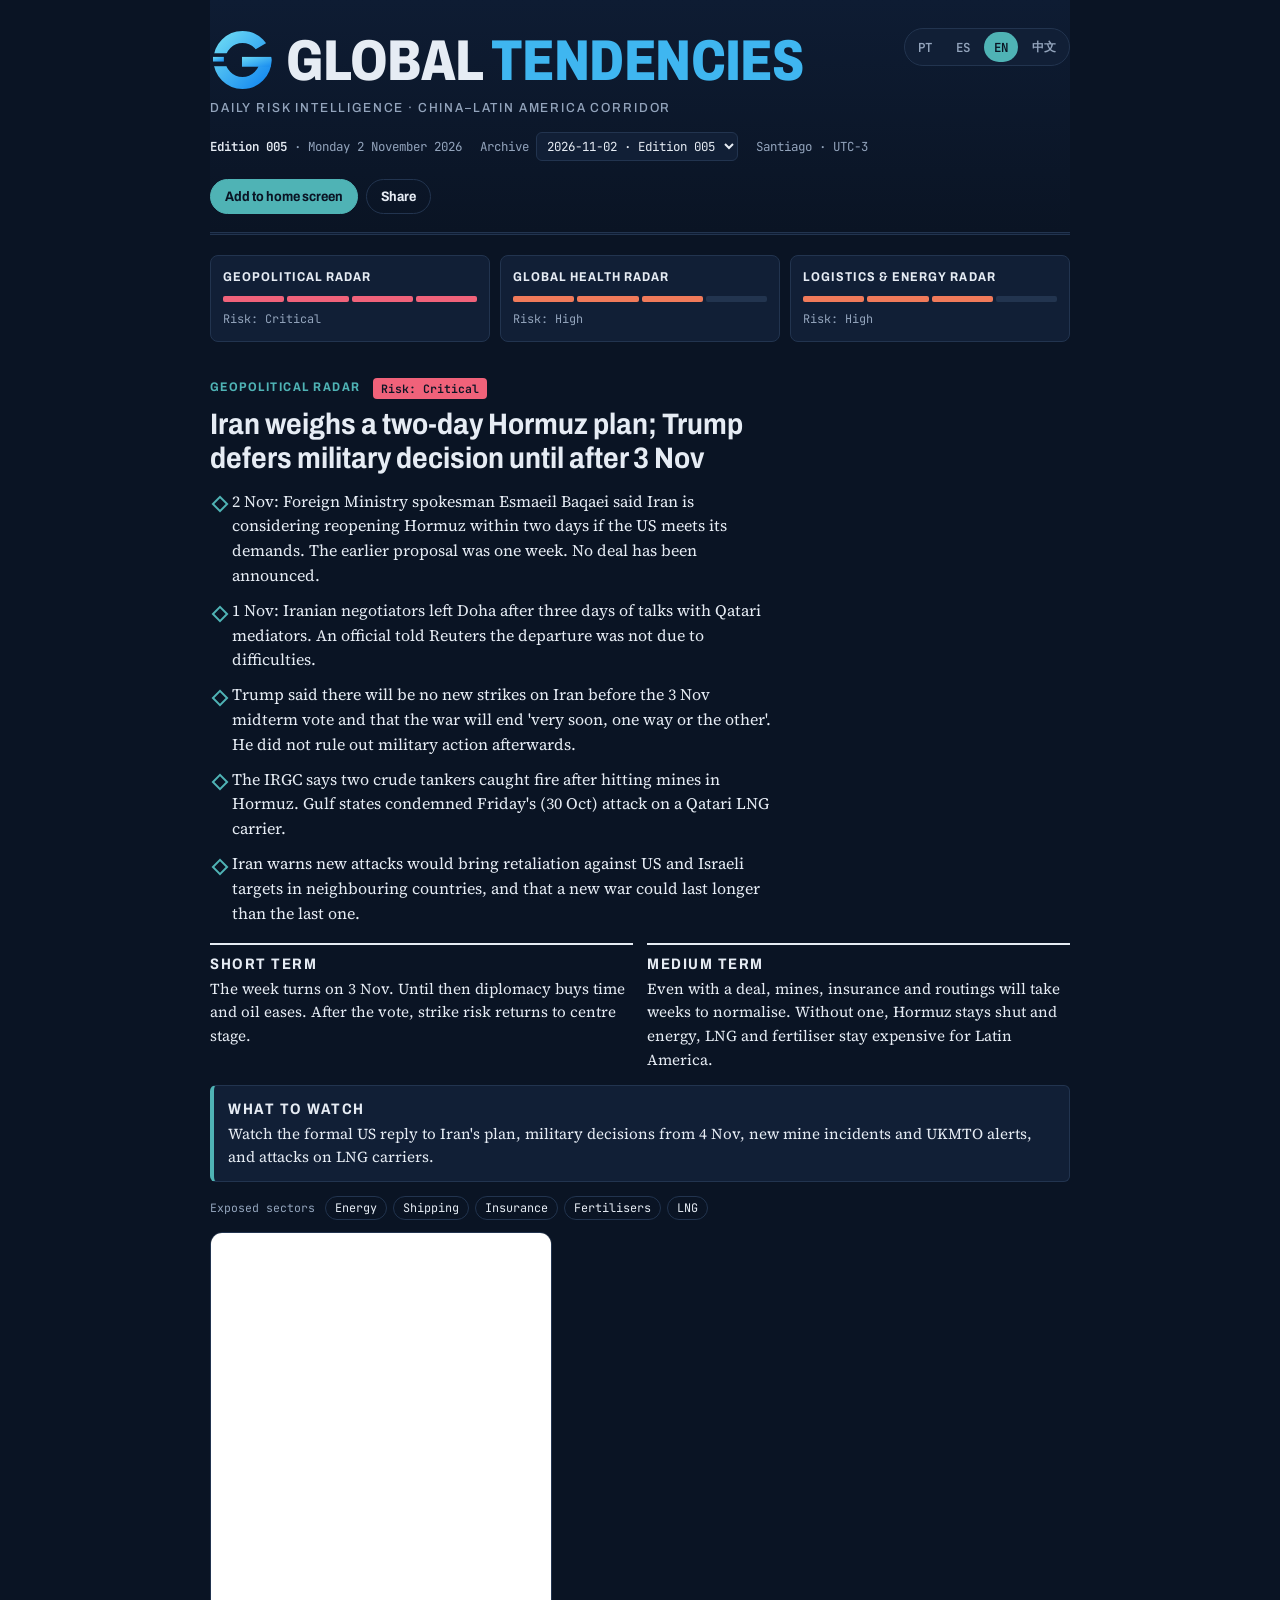
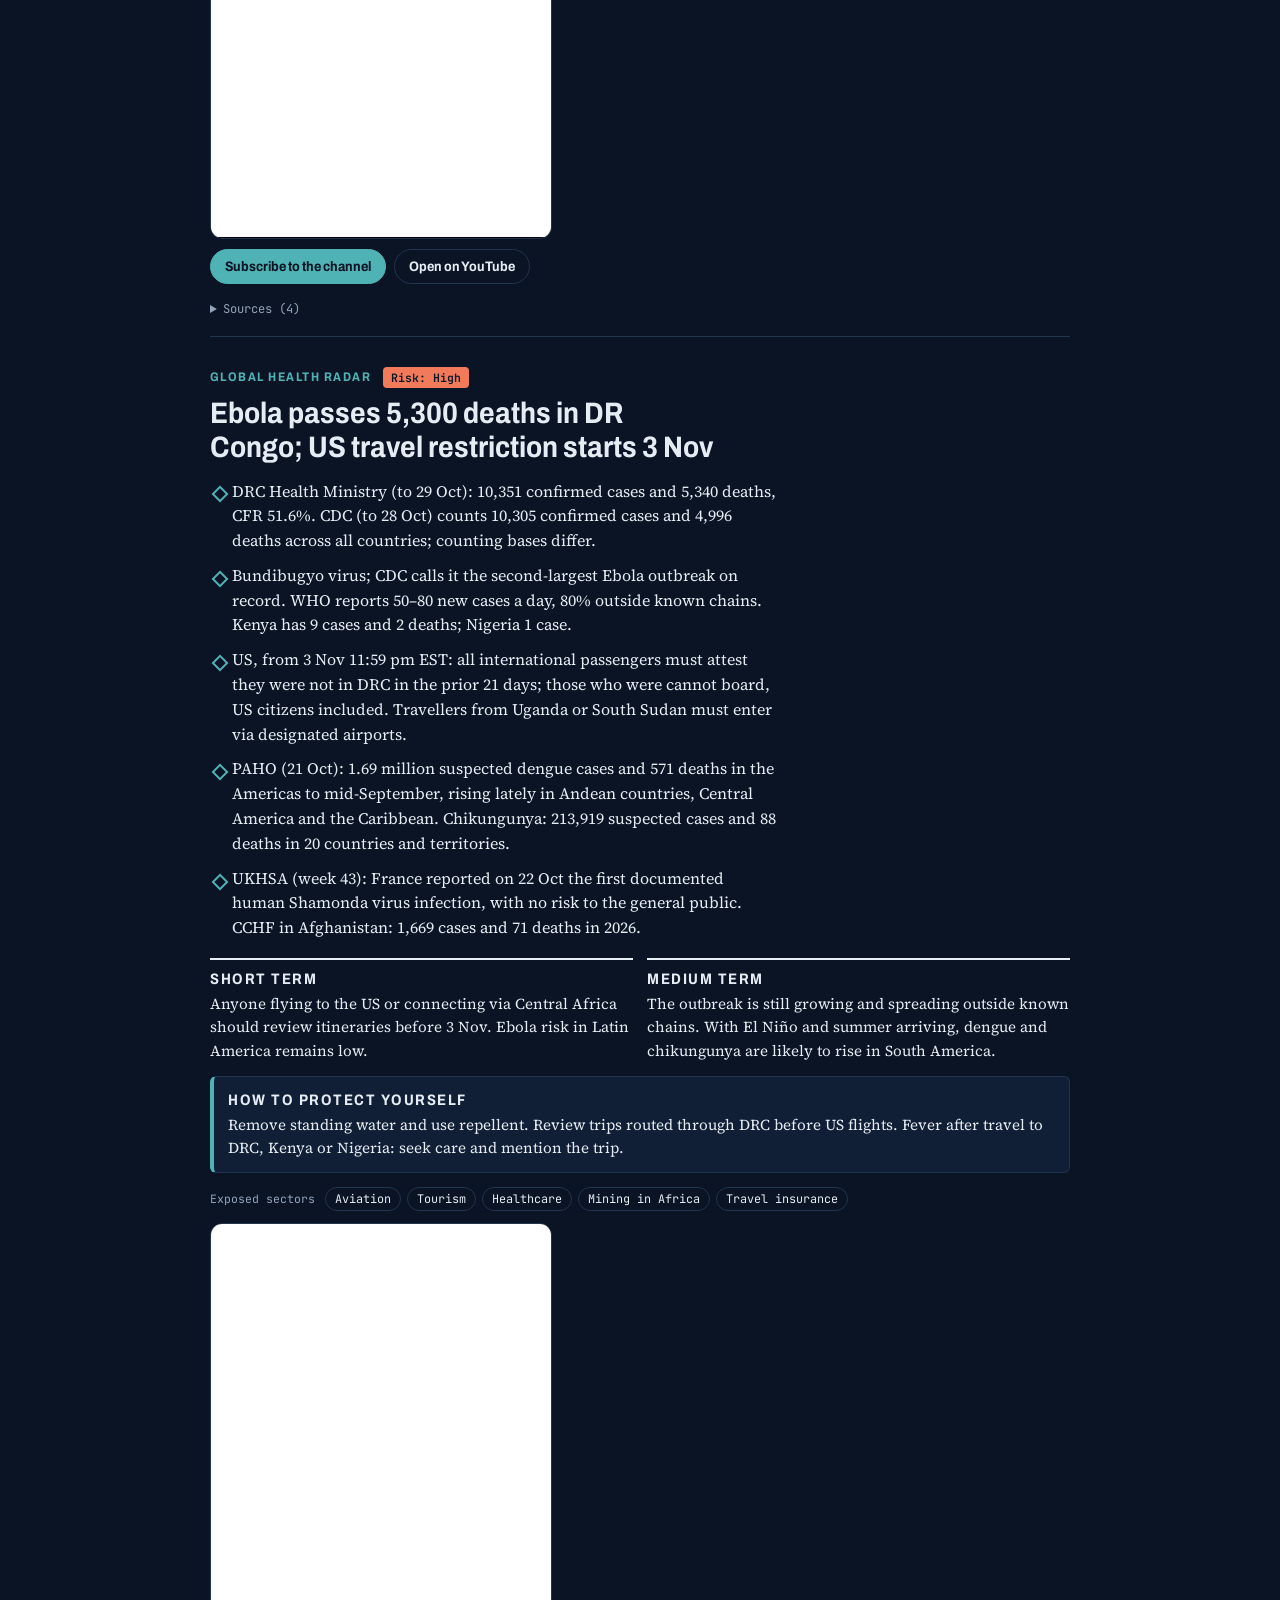
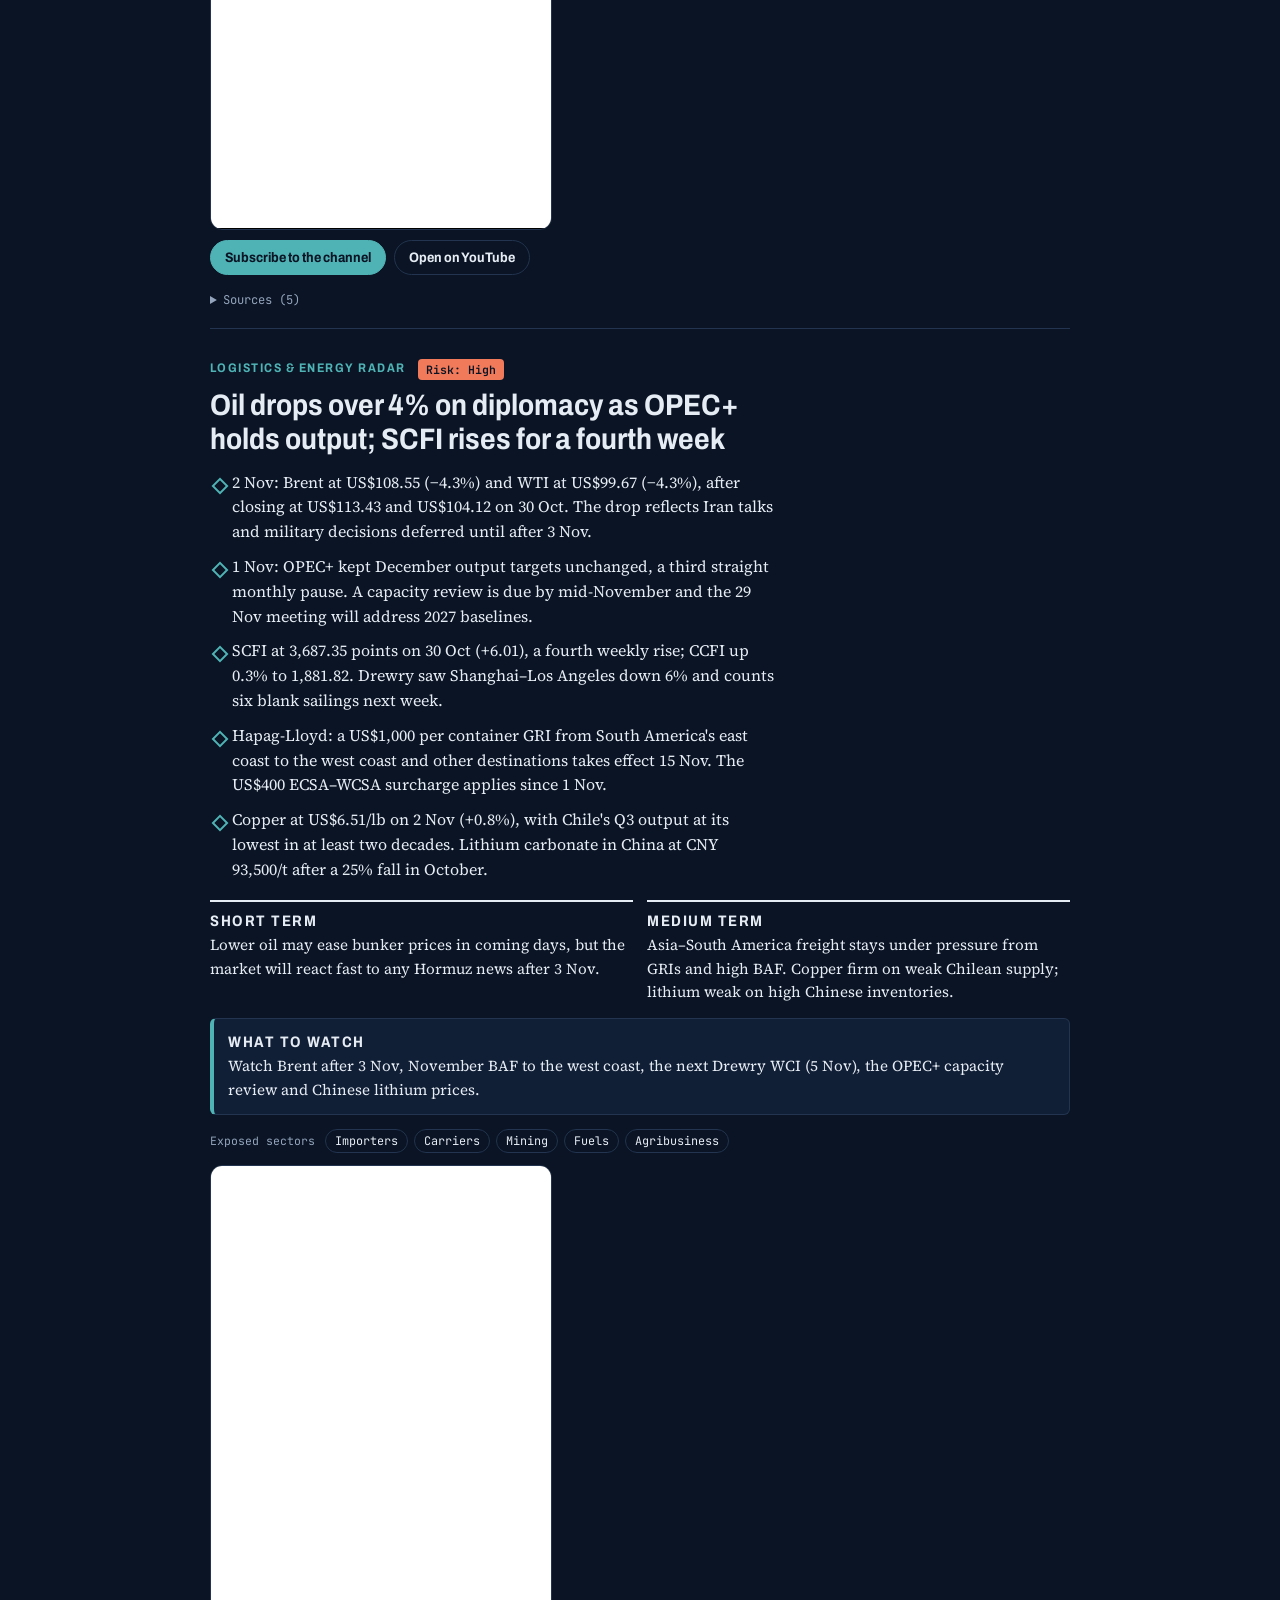
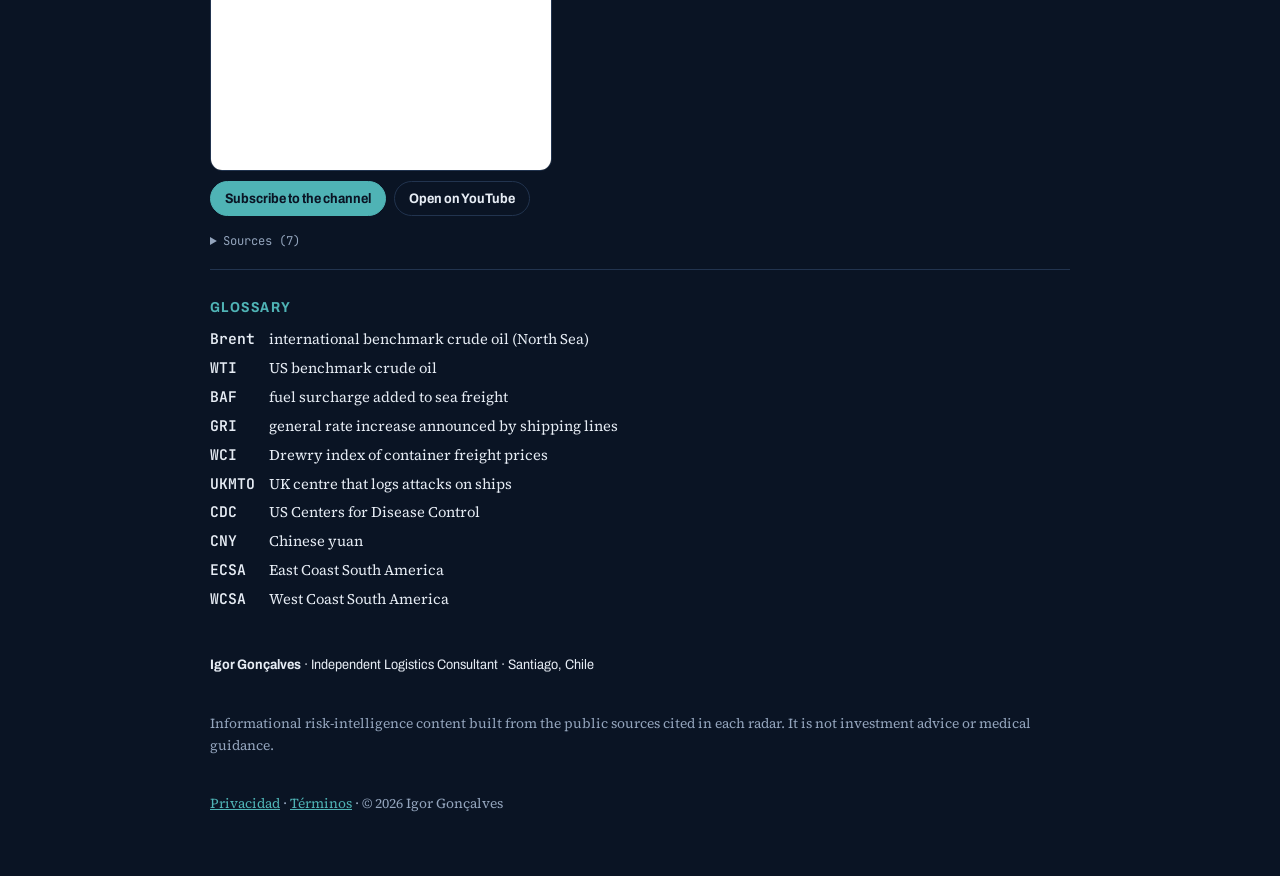
==== commit 39a32595: "Banner de instalacion tipo tienda e instrucciones iPhone" ====
--- a/index.html
+++ b/index.html
@@ -241,9 +241,90 @@
 document.querySelectorAll(".langs button").forEach(b=>b.addEventListener("click",()=>{lang=b.dataset.l; try{localStorage.setItem("mt-lang",lang)}catch(e){} render();}));
 let deferred=null;
 window.addEventListener("beforeinstallprompt",e=>{e.preventDefault();deferred=e;});
+const UA=navigator.userAgent||"";
+const IOS=/iPad|iPhone|iPod/.test(UA)||(navigator.platform==="MacIntel"&&navigator.maxTouchPoints>1);
+const INAPP=/LinkedInApp|FBAN|FBAV|Instagram|Line\/|MicroMessenger|WhatsApp|TikTok|Twitter|GSA\//i.test(UA);
+const STANDALONE=matchMedia("(display-mode: standalone)").matches||navigator.standalone===true;
+const IH={
+ pt:{inapp:"Você abriu o app dentro de outro aplicativo (LinkedIn, WhatsApp, Instagram…), que não permite instalar. Toque em <b>⋯ › Abrir no navegador</b> (Safari no iPhone, Chrome no Android) ou copie o link e cole no navegador.",copy:"Copiar link",ios:"<p><b>iPhone/iPad:</b> no Safari, toque em <b>Compartilhar</b> (quadrado com seta para cima) › role para baixo › <b>Adicionar à Tela de Início</b> › <b>Adicionar</b>.</p>",and:"<p><b>Android (Chrome):</b> menu <b>⋮</b> › <b>Instalar app</b> ou <b>Adicionar à tela inicial</b>.</p>",desk:"<p><b>Computador (Chrome/Edge):</b> ícone de instalar no fim da barra de endereço, ou menu <b>⋮</b> › <b>Transmitir, salvar e compartilhar › Instalar</b>.</p>",done:"O Global Tendencies já está instalado neste aparelho."},
+ es:{inapp:"Abriste la app dentro de otra aplicación (LinkedIn, WhatsApp, Instagram…), que no permite instalar. Toca <b>⋯ › Abrir en el navegador</b> (Safari en iPhone, Chrome en Android) o copia el enlace y pégalo en el navegador.",copy:"Copiar enlace",ios:"<p><b>iPhone/iPad:</b> en Safari, toca <b>Compartir</b> (cuadrado con flecha hacia arriba) › baja › <b>Agregar a inicio</b> › <b>Agregar</b>.</p>",and:"<p><b>Android (Chrome):</b> menú <b>⋮</b> › <b>Instalar app</b> o <b>Agregar a la pantalla principal</b>.</p>",desk:"<p><b>Computador (Chrome/Edge):</b> ícono de instalar al final de la barra de direcciones, o menú <b>⋮</b> › <b>Transmitir, guardar y compartir › Instalar</b>.</p>",done:"Global Tendencies ya está instalada en este dispositivo."},
+ en:{inapp:"You opened the app inside another app (LinkedIn, WhatsApp, Instagram…), which can't install it. Tap <b>⋯ › Open in browser</b> (Safari on iPhone, Chrome on Android) or copy the link and paste it in your browser.",copy:"Copy link",ios:"<p><b>iPhone/iPad:</b> in Safari, tap <b>Share</b> (square with up arrow) › scroll down › <b>Add to Home Screen</b> › <b>Add</b>.</p>",and:"<p><b>Android (Chrome):</b> menu <b>⋮</b> › <b>Install app</b> or <b>Add to Home screen</b>.</p>",desk:"<p><b>Computer (Chrome/Edge):</b> install icon at the end of the address bar, or menu <b>⋮</b> › <b>Cast, save and share › Install</b>.</p>",done:"Global Tendencies is already installed on this device."},
+ zh:{inapp:"您在其他应用（领英、WhatsApp、微信等）内打开了本页，无法安装。请点击 <b>⋯ › 在浏览器中打开</b>（iPhone 用 Safari，安卓用 Chrome），或复制链接到浏览器打开。",copy:"复制链接",ios:"<p><b>iPhone/iPad：</b>在 Safari 中点击<b>分享</b> › 向下滑动 › <b>添加到主屏幕</b> › <b>添加</b>。</p>",and:"<p><b>安卓（Chrome）：</b>菜单 <b>⋮</b> › <b>安装应用</b>。</p>",desk:"<p><b>电脑（Chrome/Edge）：</b>点击地址栏末尾的安装图标。</p>",done:"Global Tendencies 已安装在此设备上。"}};
+function helpHTML(){const x=IH[lang];
+  if(STANDALONE) return "<p>"+x.done+"</p>";
+  if(INAPP) return "<p>"+x.inapp+"</p><p><button type='button' class='btn ghost' id='b-copy'>"+x.copy+"</button></p>";
+  if(IOS) return x.ios;
+  if(/Android/i.test(UA)) return x.and;
+  return x.desk;}
+if(STANDALONE) $("b-inst").hidden=true;
+window.addEventListener("appinstalled",()=>{$("b-inst").hidden=true;$("help").hidden=true;});
 $("b-inst").addEventListener("click",async()=>{
-  if(deferred){deferred.prompt(); try{await deferred.userChoice;}catch(e){} deferred=null; return;}
-  const h=$("help"); h.innerHTML=T[lang].hi; h.hidden=!h.hidden;});
+  const h=$("help");
+  if(deferred&&!INAPP){const d=deferred; deferred=null;
+    try{await d.prompt(); const c=await d.userChoice; if(c&&c.outcome==="accepted"){h.hidden=true;return;}}catch(e){}}
+  if(IOS&&!INAPP&&!STANDALONE){iosSheet();return;}
+  h.innerHTML=helpHTML(); h.hidden=false; h.scrollIntoView({block:"nearest",behavior:"smooth"});
+  const cp=document.getElementById("b-copy");
+  if(cp) cp.addEventListener("click",async()=>{const u=location.href.split("#")[0];
+    try{await navigator.clipboard.writeText(u); cp.textContent=T[lang].copied;}catch(e){window.prompt("",u);}});});
+
+/* ---- Install banner (store-like) ---- */
+const BN={pt:["App grátis · radar de 1 minuto por dia","Instalar","Instalar no iPhone","Toque em <b>Compartilhar</b> na barra do Safari","Escolha <b>Adicionar à Tela de Início</b>","Toque em <b>Adicionar</b>. Pronto!","Entendi"],
+ es:["App gratis · radar de 1 minuto al día","Instalar","Instalar en iPhone","Toca <b>Compartir</b> en la barra de Safari","Elige <b>Agregar a inicio</b>","Toca <b>Agregar</b>. ¡Listo!","Entendido"],
+ en:["Free app · 1-minute daily radar","Install","Install on iPhone","Tap <b>Share</b> in Safari's toolbar","Choose <b>Add to Home Screen</b>","Tap <b>Add</b>. Done!","Got it"],
+ zh:["免费应用 · 每日一分钟风险雷达","安装","在 iPhone 上安装","点击 Safari 工具栏中的<b>分享</b>","选择<b>添加到主屏幕</b>","点击<b>添加</b>，完成！","知道了"]};
+const SHARE_SVG='<svg viewBox="0 0 24 24" width="22" height="22" fill="none" stroke="currentColor" stroke-width="2" stroke-linecap="round" stroke-linejoin="round" aria-hidden="true"><path d="M12 3v12"/><path d="M8 7l4-4 4 4"/><path d="M5 12v7a2 2 0 0 0 2 2h10a2 2 0 0 0 2-2v-7"/></svg>';
+const ADD_SVG='<svg viewBox="0 0 24 24" width="22" height="22" fill="none" stroke="currentColor" stroke-width="2" stroke-linecap="round" aria-hidden="true"><rect x="3" y="3" width="18" height="18" rx="4"/><path d="M12 8v8M8 12h8"/></svg>';
+(function(){
+  const css=document.createElement("style");
+  css.textContent=`.gt-bar{position:fixed;left:12px;right:12px;bottom:calc(12px + env(safe-area-inset-bottom,0px));z-index:50;display:flex;align-items:center;gap:12px;background:#111F36;border:1px solid #2A4468;border-radius:16px;padding:10px 12px;box-shadow:0 10px 30px rgba(0,0,0,.45);max-width:560px;margin:0 auto;animation:gtUp .35s ease both}
+.gt-bar img{width:46px;height:46px;border-radius:11px;flex:none}
+.gt-bar .t{flex:1;min-width:0;line-height:1.25}.gt-bar .t b{display:block;font:700 .98rem var(--display);color:var(--ink)}.gt-bar .t span{font-size:.8rem;color:var(--muted)}
+.gt-bar .go{font:700 .9rem var(--display);background:var(--accent);color:var(--accent-ink);border:0;border-radius:999px;padding:10px 16px;cursor:pointer}
+.gt-bar .x{background:none;border:0;color:var(--muted);font-size:1.3rem;line-height:1;padding:4px 6px;cursor:pointer}
+.gt-sheet{position:fixed;inset:0;z-index:60;background:rgba(3,8,18,.72);display:flex;align-items:flex-end;justify-content:center}
+.gt-sheet .card{width:100%;max-width:520px;background:#0F1C31;border:1px solid #2A4468;border-radius:20px 20px 0 0;padding:20px 20px calc(96px + env(safe-area-inset-bottom,0px));color:var(--ink);animation:gtUp .3s ease both}
+.gt-sheet h3{margin:0 0 14px;font:700 1.15rem var(--display);display:flex;align-items:center;gap:10px}.gt-sheet h3 img{width:36px;height:36px;border-radius:9px}
+.gt-sheet ol{margin:0;padding:0;list-style:none;display:flex;flex-direction:column;gap:12px}
+.gt-sheet li{display:flex;align-items:center;gap:12px;font-size:.98rem}.gt-sheet li i{font-style:normal;flex:none;width:30px;height:30px;border-radius:50%;background:var(--accent);color:var(--accent-ink);display:grid;place-items:center;font:700 .9rem var(--display)}
+.gt-sheet li .ic{color:#3FB6F0;display:inline-flex;vertical-align:middle}
+.gt-sheet .ok{margin-top:18px;width:100%;font:700 1rem var(--display);background:var(--accent);color:var(--accent-ink);border:0;border-radius:12px;padding:12px;cursor:pointer}
+.gt-arrow{position:fixed;left:50%;bottom:calc(8px + env(safe-area-inset-bottom,0px));transform:translateX(-50%);z-index:61;color:#3FB6F0;animation:gtBob 1s ease-in-out infinite}
+.gt-arrow.ipad{top:8px;bottom:auto;left:auto;right:96px;transform:rotate(180deg);animation:gtBobUp 1s ease-in-out infinite}
+@keyframes gtUp{from{transform:translateY(24px);opacity:0}to{transform:none;opacity:1}}
+@keyframes gtBob{0%,100%{transform:translate(-50%,0)}50%{transform:translate(-50%,8px)}}
+@keyframes gtBobUp{0%,100%{transform:rotate(180deg) translateY(0)}50%{transform:rotate(180deg) translateY(8px)}}
+@media (prefers-reduced-motion:reduce){.gt-bar,.gt-sheet .card,.gt-arrow{animation:none}}`;
+  document.head.append(css);
+})();
+function iosSheet(){
+  const b=BN[lang]; const ipad=/iPad/.test(UA)||(navigator.platform==="MacIntel"&&navigator.maxTouchPoints>1);
+  const s=document.createElement("div"); s.className="gt-sheet"; s.setAttribute("role","dialog"); s.setAttribute("aria-modal","true");
+  s.innerHTML=`<div class="card"><h3><img src="icons/icon_180.png" alt="">${b[2]}</h3><ol>
+   <li><i>1</i><span>${b[3]} <span class="ic">${SHARE_SVG}</span></span></li>
+   <li><i>2</i><span>${b[4]} <span class="ic">${ADD_SVG}</span></span></li>
+   <li><i>3</i><span>${b[5]}</span></li></ol><button type="button" class="ok">${b[6]}</button></div>`;
+  const ar=document.createElement("div"); ar.className="gt-arrow"+(ipad?" ipad":""); ar.innerHTML='<svg viewBox="0 0 24 24" width="44" height="44" fill="currentColor" aria-hidden="true"><path d="M12 22l-8-9h5V2h6v11h5z"/></svg>';
+  const safari=!/CriOS|FxiOS|EdgiOS|OPiOS/.test(UA);
+  const close=()=>{s.remove();ar.remove();};
+  s.addEventListener("click",e=>{if(e.target===s||e.target.classList.contains("ok"))close();});
+  document.body.append(s); if(safari) document.body.append(ar);
+}
+function dismissed(){try{return Number(localStorage.getItem("gt-bar-x")||0)>Date.now()}catch(e){return false}}
+function showBar(){
+  if(STANDALONE||dismissed()||document.querySelector(".gt-bar")) return;
+  const mobile=IOS||/Android/i.test(UA);
+  if(!mobile&&!deferred) return;
+  const b=BN[lang]; const bar=document.createElement("div"); bar.className="gt-bar";
+  bar.innerHTML=`<img src="icons/icon_192.png" alt=""><div class="t"><b>Global Tendencies</b><span>${b[0]}</span></div><button type="button" class="go">${b[1]}</button><button type="button" class="x" aria-label="×">×</button>`;
+  bar.querySelector(".x").addEventListener("click",()=>{bar.remove();try{localStorage.setItem("gt-bar-x",String(Date.now()+7*864e5))}catch(e){}});
+  bar.querySelector(".go").addEventListener("click",()=>$("b-inst").click());
+  document.body.append(bar);
+}
+window.addEventListener("beforeinstallprompt",()=>setTimeout(showBar,300));
+window.addEventListener("appinstalled",()=>{const x=document.querySelector(".gt-bar");if(x)x.remove();});
+setTimeout(showBar,1500);
+
 $("b-share").addEventListener("click",async()=>{
   const url=location.href.split("#")[0], msg=T[lang].msg;
   if(navigator.share){try{await navigator.share({title:"Global Tendencies",text:msg,url});return;}catch(e){}}
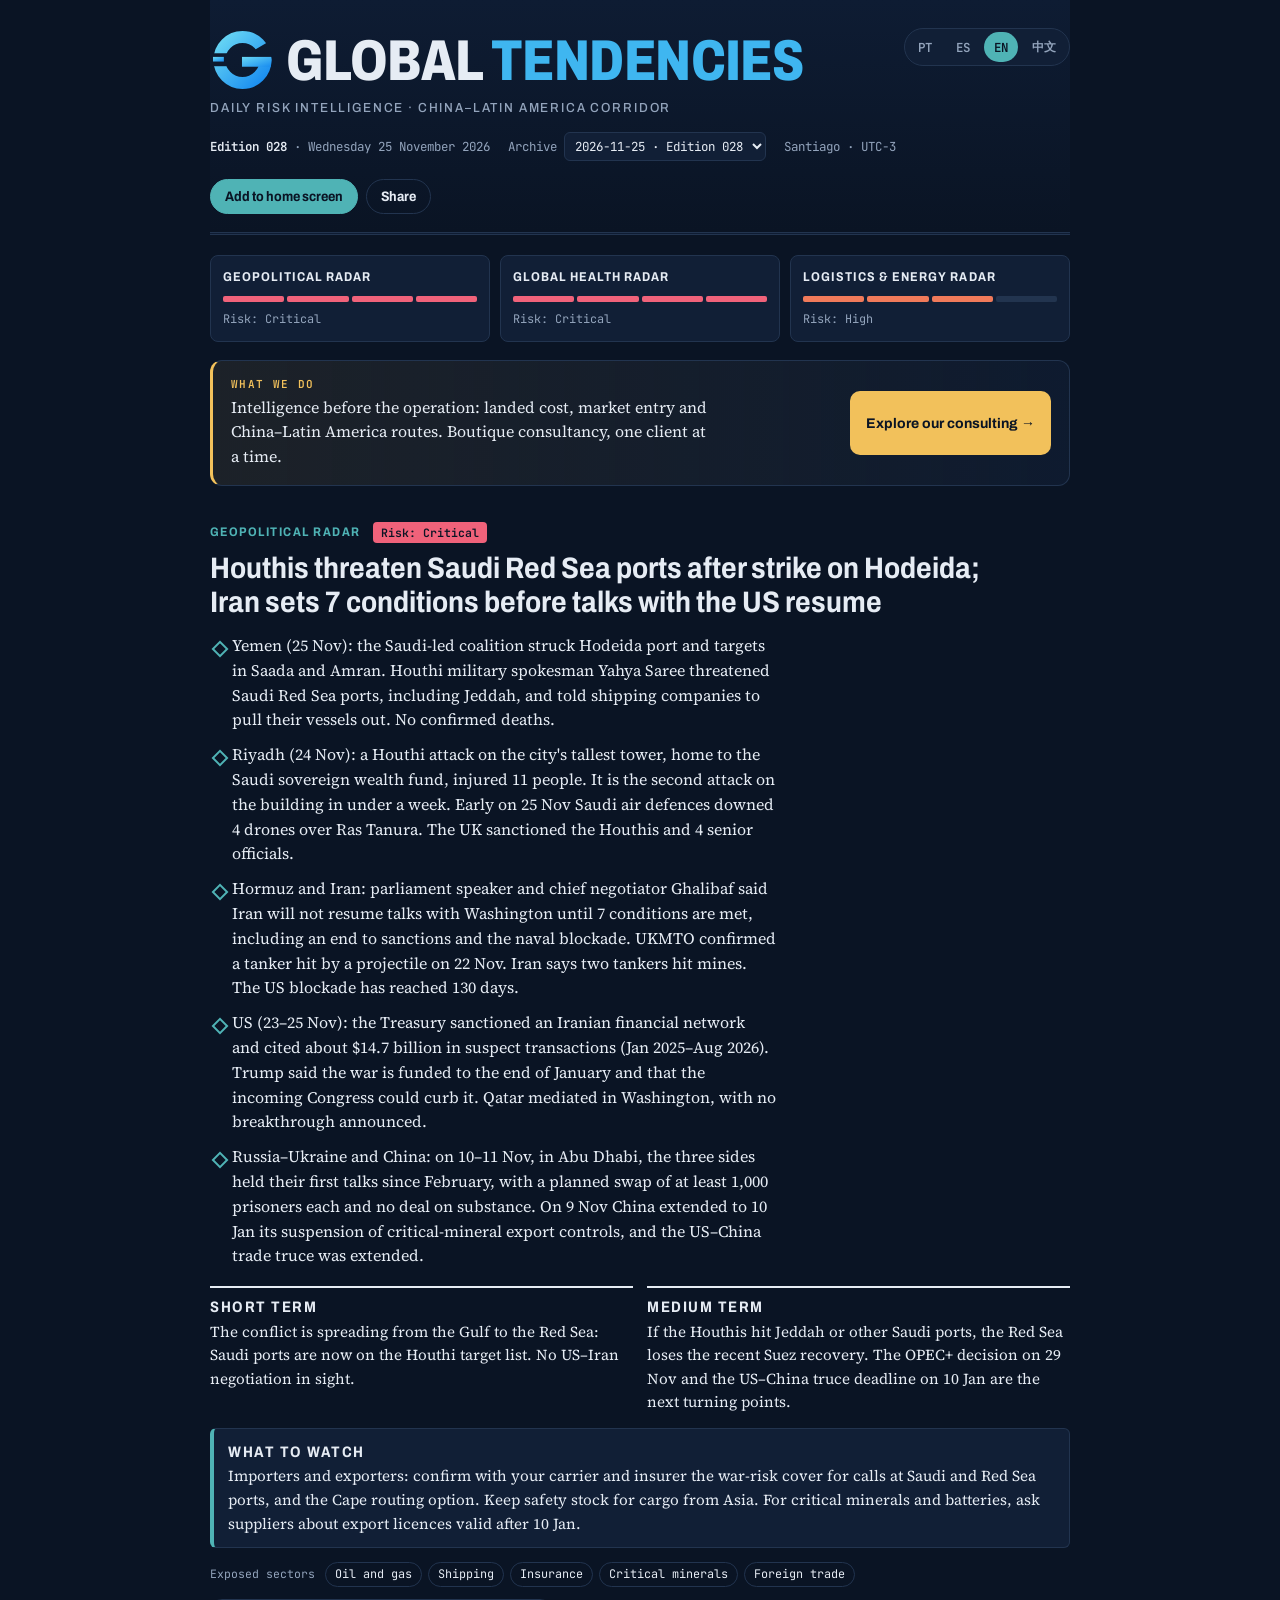
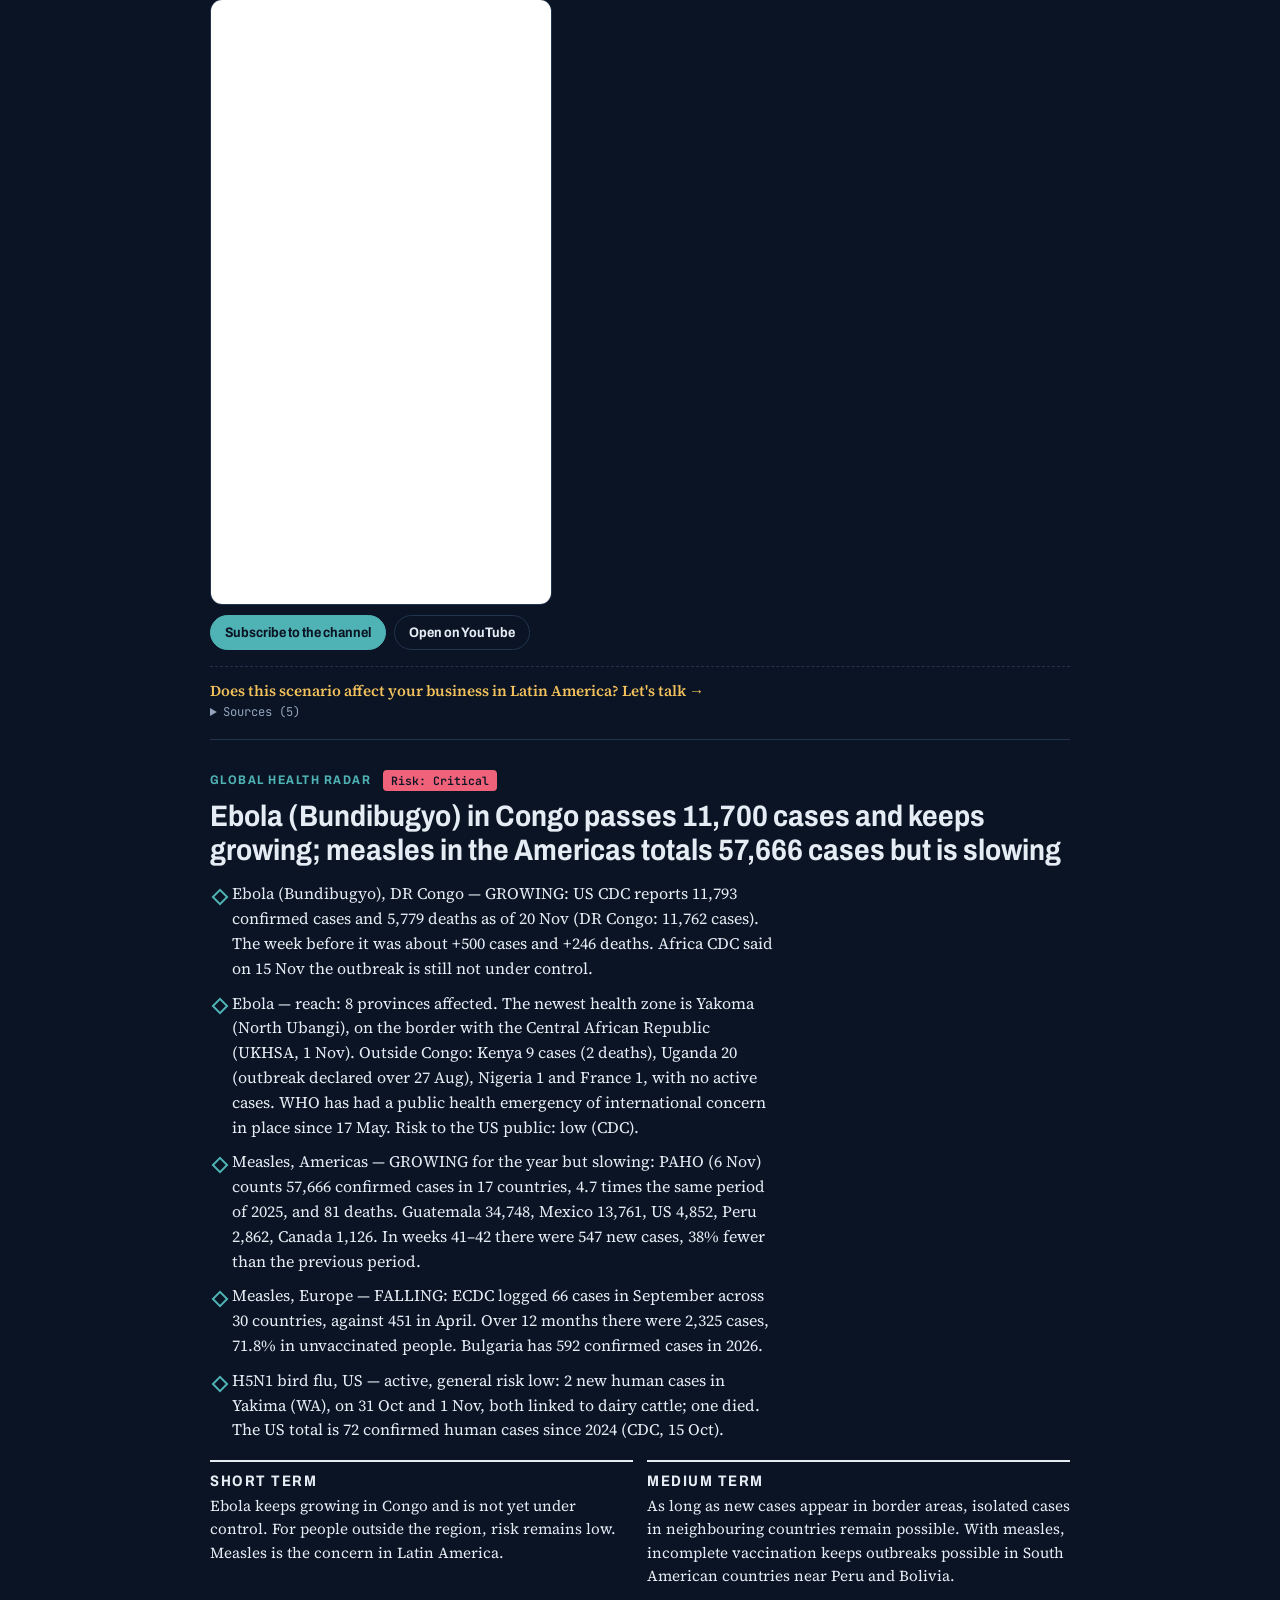
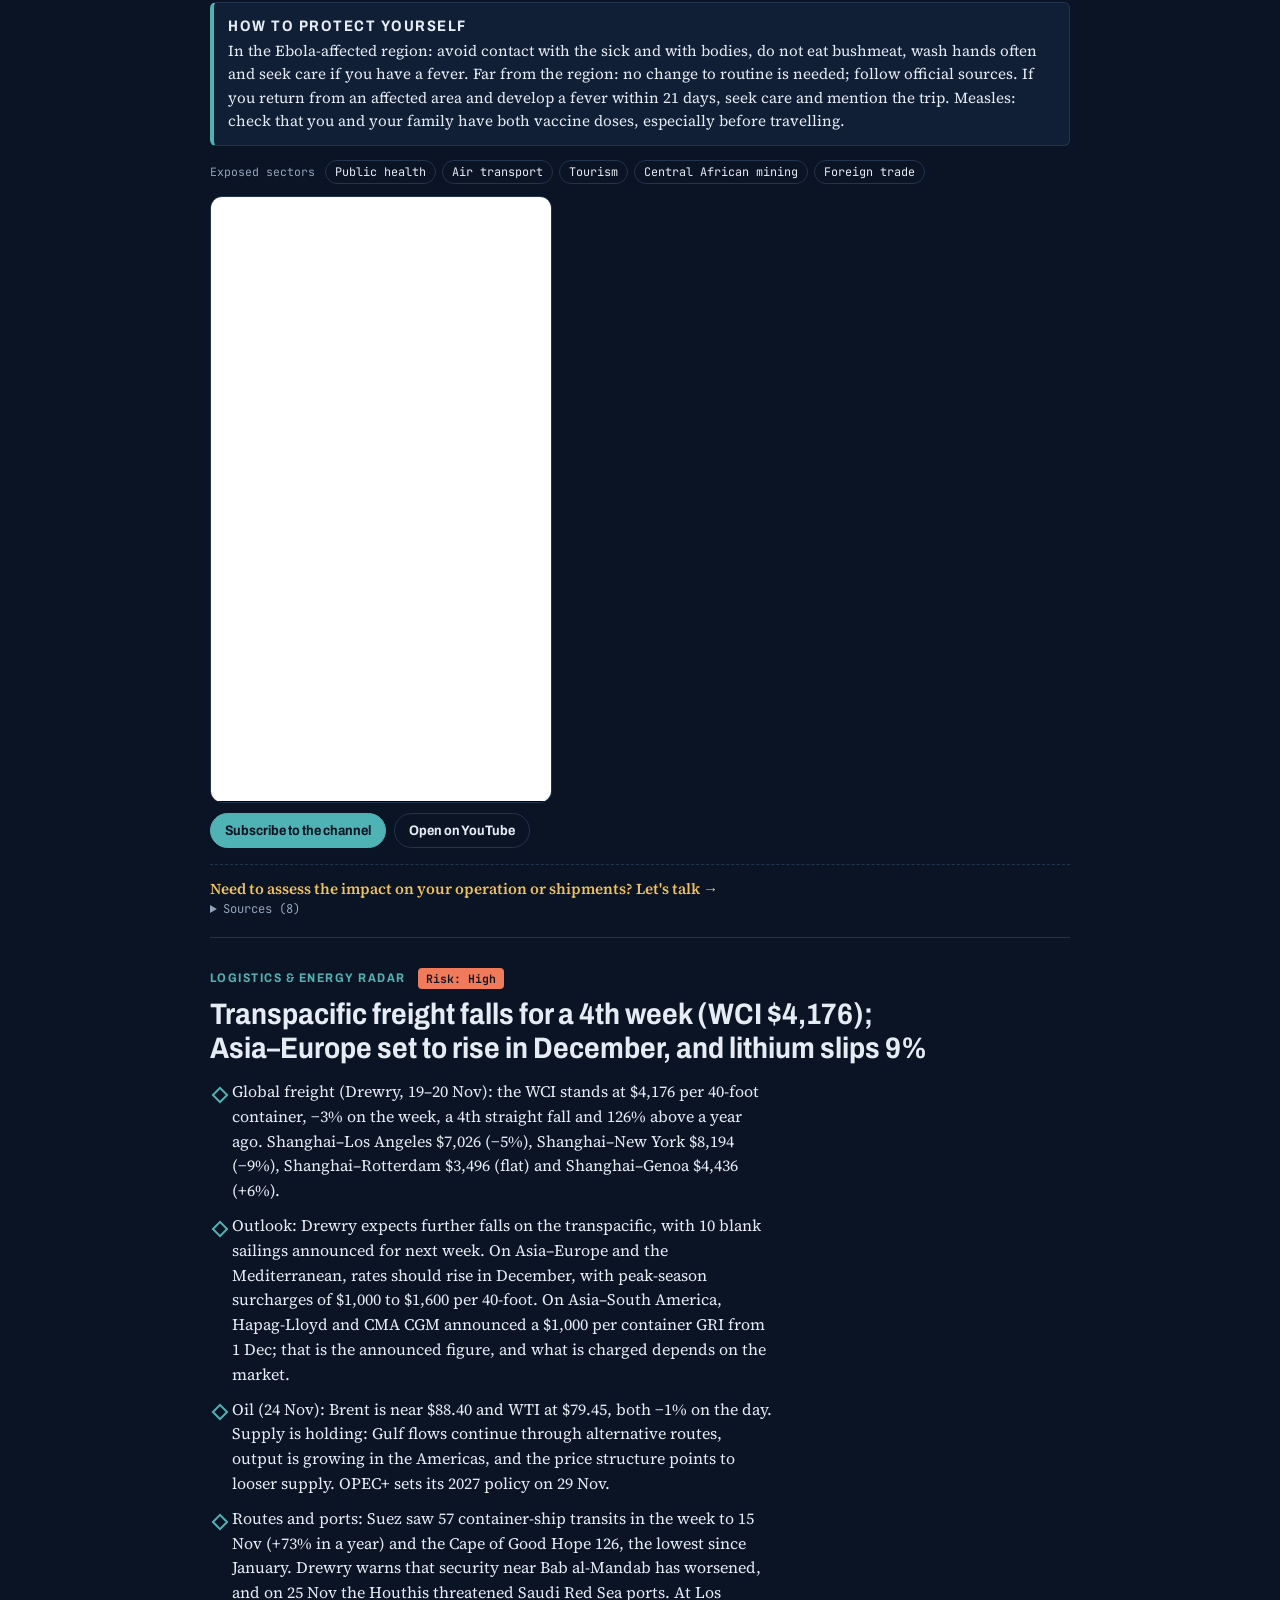
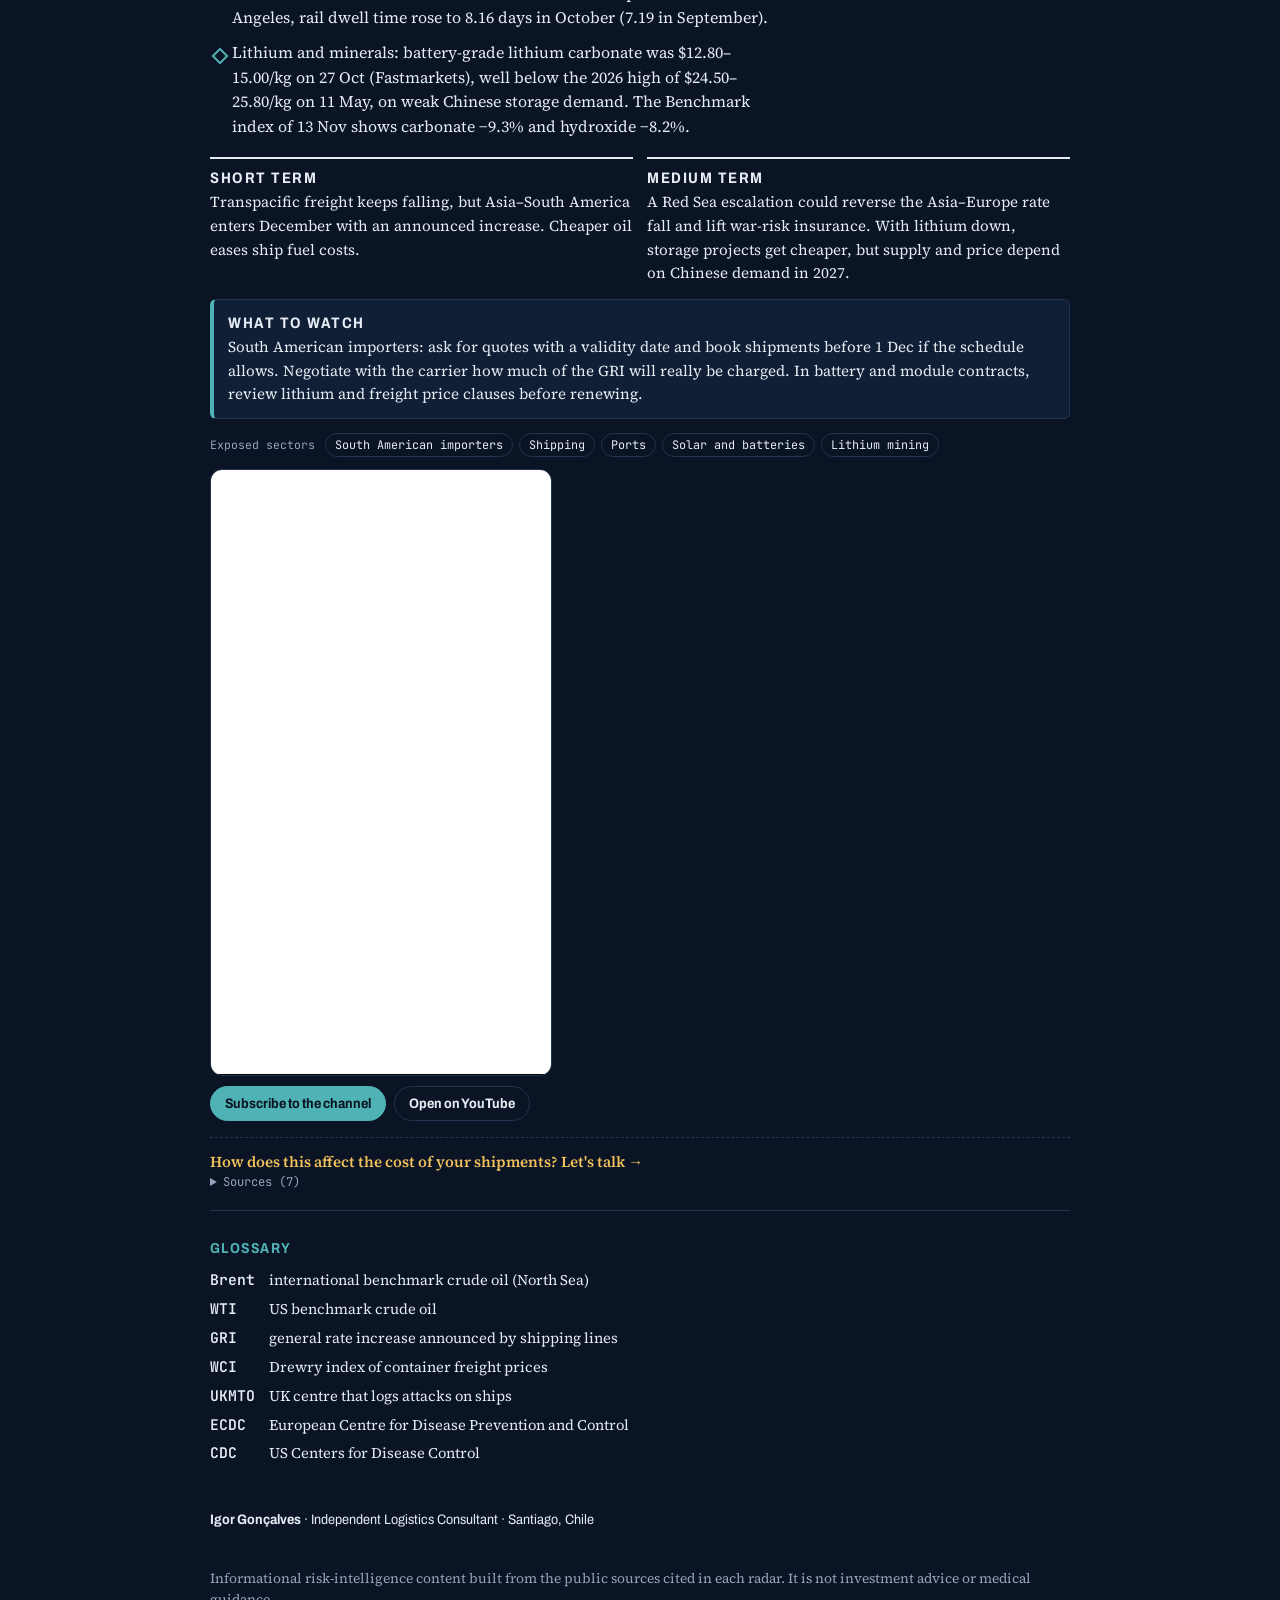
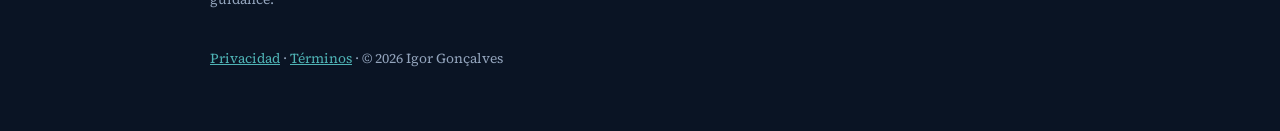
==== commit db06ddd2: "Puentes radar→consultoría, fuentes propias (sin Google) y paleta azul/dorado Co-Authored-By: Claude " ====
--- a/index.html
+++ b/index.html
@@ -18,9 +18,7 @@
 <meta name="theme-color" content="#08131F">
 <meta name="apple-mobile-web-app-capable" content="yes">
 <meta name="apple-mobile-web-app-title" content="Global Tendencies">
-<link rel="preconnect" href="https://fonts.googleapis.com">
-<link rel="preconnect" href="https://fonts.gstatic.com" crossorigin>
-<link rel="stylesheet" href="https://fonts.googleapis.com/css2?family=Archivo:wdth,wght@75..100,500..800&family=Source+Serif+4:opsz,wght@8..60,400;8..60,600&family=JetBrains+Mono:wght@400;600&display=swap">
+<link rel="stylesheet" href="fonts/fonts.css">
 <style>:root{box-sizing:border-box}body{margin:0}img{max-width:100%}[hidden]{display:none!important}</style>
 <style>
 /* Layout: nautical-chart bulletin. Masthead, risk strip, three radar sections in a single reading column. */
@@ -91,6 +89,14 @@
 details ol{margin:8px 0 0;padding-left:20px;display:flex;flex-direction:column;gap:4px}
 details a{word-break:break-word}
 
+.gt-what{display:flex;flex-wrap:wrap;align-items:center;justify-content:space-between;gap:12px 18px;margin:18px 0 6px;padding:16px 18px;border:1px solid var(--rule);border-left:3px solid #F2C15B;border-radius:12px;background:linear-gradient(90deg,rgba(242,193,91,.08),rgba(17,31,54,.6))}
+.gt-what .k{font:600 11px var(--mono);letter-spacing:.12em;text-transform:uppercase;color:#F2C15B;margin:0 0 4px}
+.gt-what p{margin:0}
+.gt-what .t{max-width:60ch}
+.gt-what a.go{display:inline-flex;align-items:center;min-height:44px;padding:10px 16px;border-radius:10px;background:#F2C15B;color:#0A1424;font:700 14px var(--display);text-decoration:none;white-space:nowrap}
+.r-cta{margin:14px 0 0;padding-top:12px;border-top:1px dashed var(--rule);font-size:.95rem}
+.r-cta a{color:#F2C15B;font-weight:600;text-decoration:none}
+.r-cta a:hover{text-decoration:underline}
 footer{padding-top:24px;display:flex;flex-direction:column;gap:10px;font-size:.86rem;color:var(--muted)}
 .sig{font-family:var(--display);font-stretch:90%;color:var(--ink)}
 .sig b{font-weight:700}
@@ -144,6 +150,7 @@
   </header>
 
   <nav class="strip" id="strip" aria-label="Risk levels"></nav>
+  <aside class="gt-what" id="what"></aside>
   <main id="main"><p class="status" id="status">…</p></main>
 
   <footer>
@@ -185,6 +192,10 @@
 for(const k in ADD) Object.assign(T[k],ADD[k]);
 const SUB={pt:["Inscrever-se no canal","Abrir no YouTube"],es:["Suscribirse al canal","Abrir en YouTube"],en:["Subscribe to the channel","Open on YouTube"],zh:["订阅频道","在 YouTube 打开"]};
 for(const k in SUB){T[k].sub=SUB[k][0];T[k].yt=SUB[k][1];}
+const WHAT={pt:{k:"O que fazemos",t:"Inteligência antes da operação: custo posto, entrada em mercado e rotas China–América Latina. Consultoria boutique, um cliente por vez.",b:"Conheça a consultoria →",cta:{geo:"Esse cenário afeta o seu negócio na América Latina? Fale com a gente →",health:"Precisa avaliar o impacto na sua operação ou nos seus embarques? Fale com a gente →",logistics:"Como isso afeta o custo dos seus embarques? Fale com a gente →"}},
+es:{k:"Qué hacemos",t:"Inteligencia antes de la operación: costo puesto, entrada al mercado y rutas China–América Latina. Consultoría boutique, un cliente a la vez.",b:"Conozca la consultoría →",cta:{geo:"¿Este escenario afecta su negocio en América Latina? Hablemos →",health:"¿Necesita evaluar el impacto en su operación o sus embarques? Hablemos →",logistics:"¿Cómo afecta esto el costo de sus embarques? Hablemos →"}},
+en:{k:"What we do",t:"Intelligence before the operation: landed cost, market entry and China–Latin America routes. Boutique consultancy, one client at a time.",b:"Explore our consulting →",cta:{geo:"Does this scenario affect your business in Latin America? Let's talk →",health:"Need to assess the impact on your operation or shipments? Let's talk →",logistics:"How does this affect the cost of your shipments? Let's talk →"}},
+zh:{k:"我们做什么",t:"行动之前，先掌握情报：落地成本、市场进入及中国—拉美航线。精品咨询，同一时间只服务一位客户。",b:"了解咨询服务 →",cta:{geo:"这一局势是否影响您在拉丁美洲的业务？欢迎联系我们 →",health:"需要评估对您的运营或货运的影响？欢迎联系我们 →",logistics:"这会如何影响您的货运成本？欢迎联系我们 →"}}};
 const ORDER=["geo","health","logistics"];
 let DATA=null, lang="en", idx=0;
 // Idioma: escolha salva > idioma do aparelho (pt/es/zh) > ingles
@@ -201,6 +212,7 @@
   const t=T[lang]; document.documentElement.lang=lang==="zh"?"zh-CN":lang;
   document.querySelectorAll(".langs button").forEach(b=>b.setAttribute("aria-pressed",b.dataset.l===lang));
   $("tagline").textContent=t.tag; $("b-inst").textContent=t.inst; $("b-share").textContent=t.share; $("m-arch").textContent=t.arch; $("m-tz").textContent=t.tz; $("disc").textContent=t.disc;
+  {const w=WHAT[lang], box=$("what"); box.innerHTML=""; const d=el("div","t"); d.append(el("p","k",w.k),el("p",null,w.t)); const a=el("a","go",w.b); a.href="consultoria?lang="+lang; box.append(d,a);}
   if(!DATA) return;
   const ed=DATA.editions[idx];
   $("m-ed").innerHTML=""; const b=el("strong","num",edLabel(ed,lang)); $("m-ed").append(b," · ",fmtDate(ed.date,lang));
@@ -229,6 +241,7 @@
       fr.title=t.r[k]+" · video"; fr.loading="lazy"; fr.allow="accelerometer; encrypted-media; gyroscope; picture-in-picture; web-share"; fr.allowFullscreen=true; fr.referrerPolicy="strict-origin-when-cross-origin";
       f.append(fr); const cap=el("figcaption","yt-cap"); const sub=el("a","btn",t.sub); sub.href="https://www.youtube.com/@IgorIdasEVindas?sub_confirmation=1"; sub.target="_blank"; sub.rel="noopener";
       const yt=el("a","btn ghost",t.yt); yt.href="https://www.youtube.com/shorts/"+id; yt.target="_blank"; yt.rel="noopener"; cap.append(sub,yt); f.append(cap); s.append(f);}
+    {const p=el("p","r-cta"); const a=el("a",null,WHAT[lang].cta[k]); a.href="consultoria?lang="+lang; p.append(a); s.append(p);}
     const src=(ed.sources||[]).filter(x=>x.radar===k);
     if(src.length){const d=el("details"); d.append(el("summary",null,`${t.src} (${src.length})`)); const ol=el("ol");
       src.forEach(x=>{const li=el("li"); const a=el("a",null,x.title); a.href=x.url; a.target="_blank"; a.rel="noopener"; li.append(a); ol.append(li);}); d.append(ol); s.append(d);}
--- a/fonts/fonts.css
+++ b/fonts/fonts.css
@@ -0,0 +1,5 @@
+/* Fontes hospedadas no próprio site (sem Google Fonts: funciona também na China continental) */
+@font-face{font-family:"Archivo";font-style:normal;font-display:swap;font-weight:100 900;font-stretch:62% 125%;src:url(archivo.woff2) format("woff2")}
+@font-face{font-family:"Source Serif 4";font-style:normal;font-display:swap;font-weight:200 900;src:url(source-serif-4.woff2) format("woff2")}
+@font-face{font-family:"JetBrains Mono";font-style:normal;font-display:swap;font-weight:400;src:url(jetbrains-mono-400.woff2) format("woff2")}
+@font-face{font-family:"JetBrains Mono";font-style:normal;font-display:swap;font-weight:600 700;src:url(jetbrains-mono-600.woff2) format("woff2")}
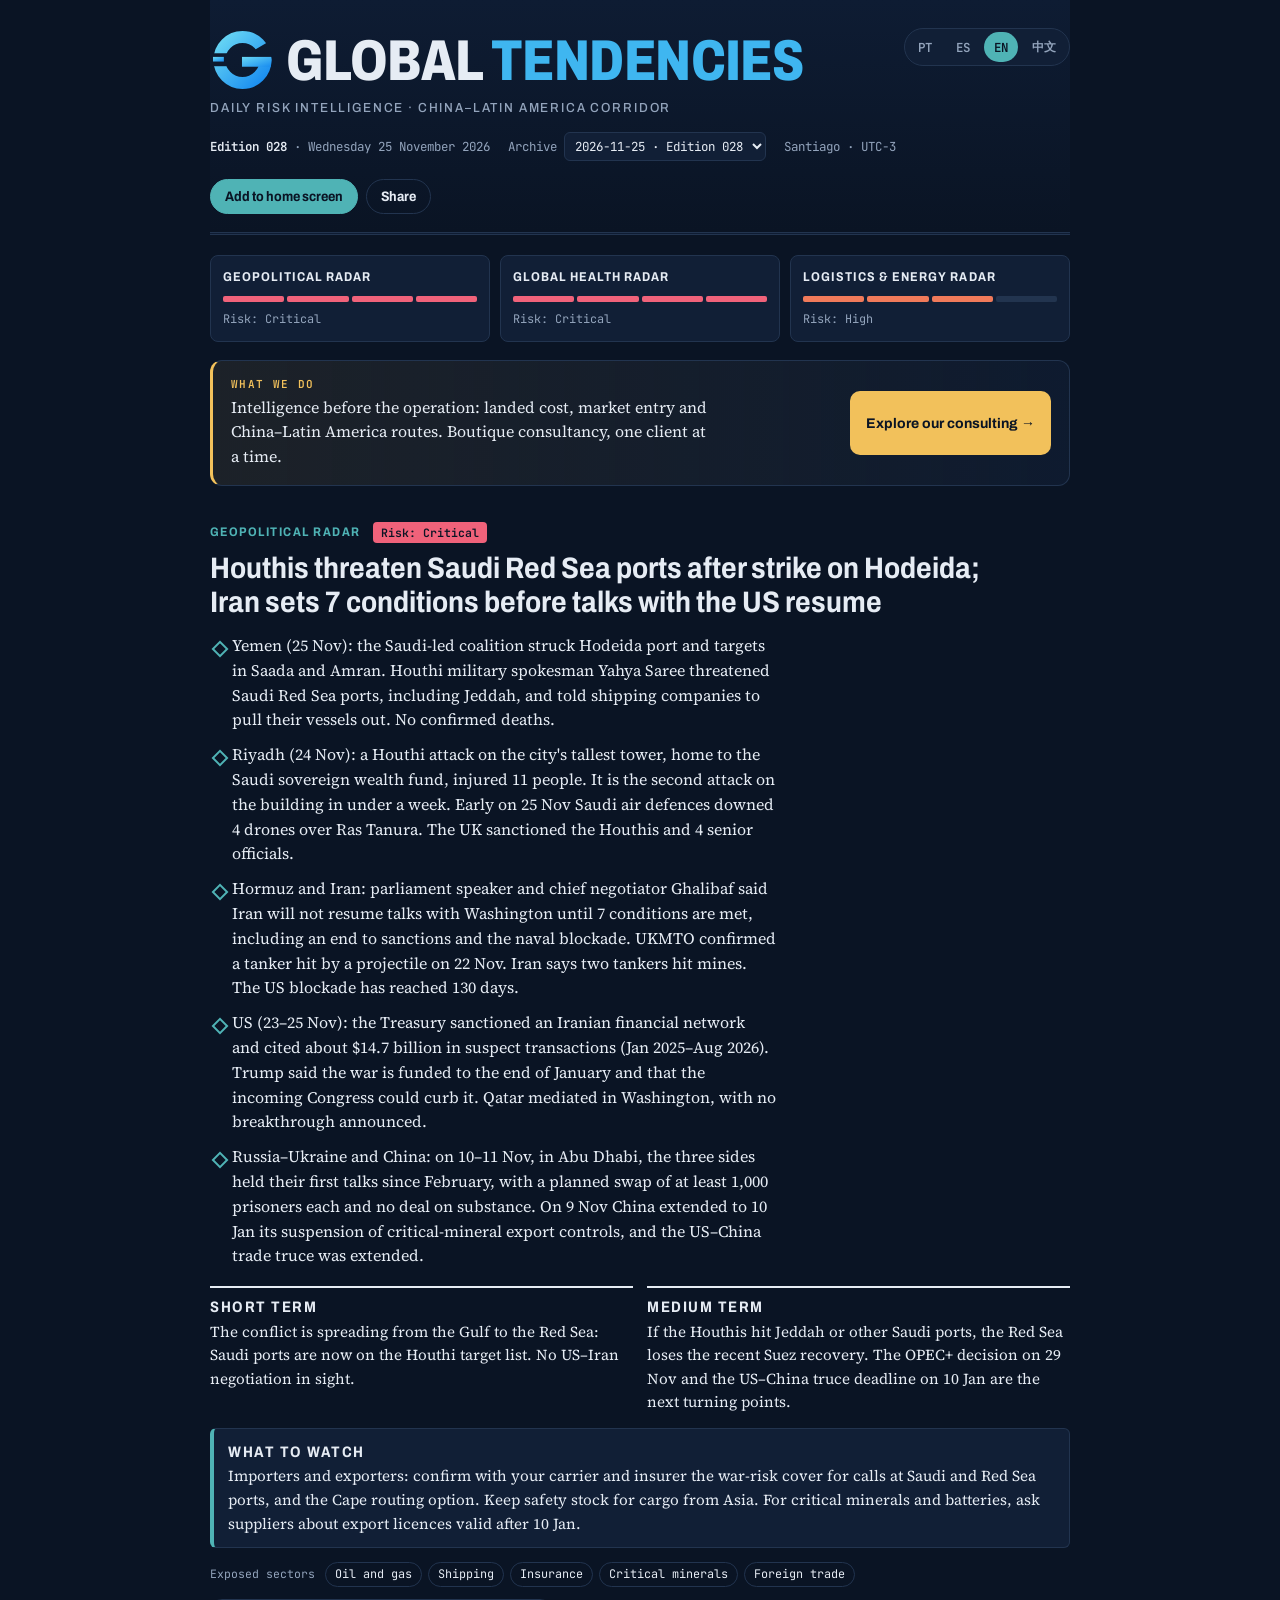
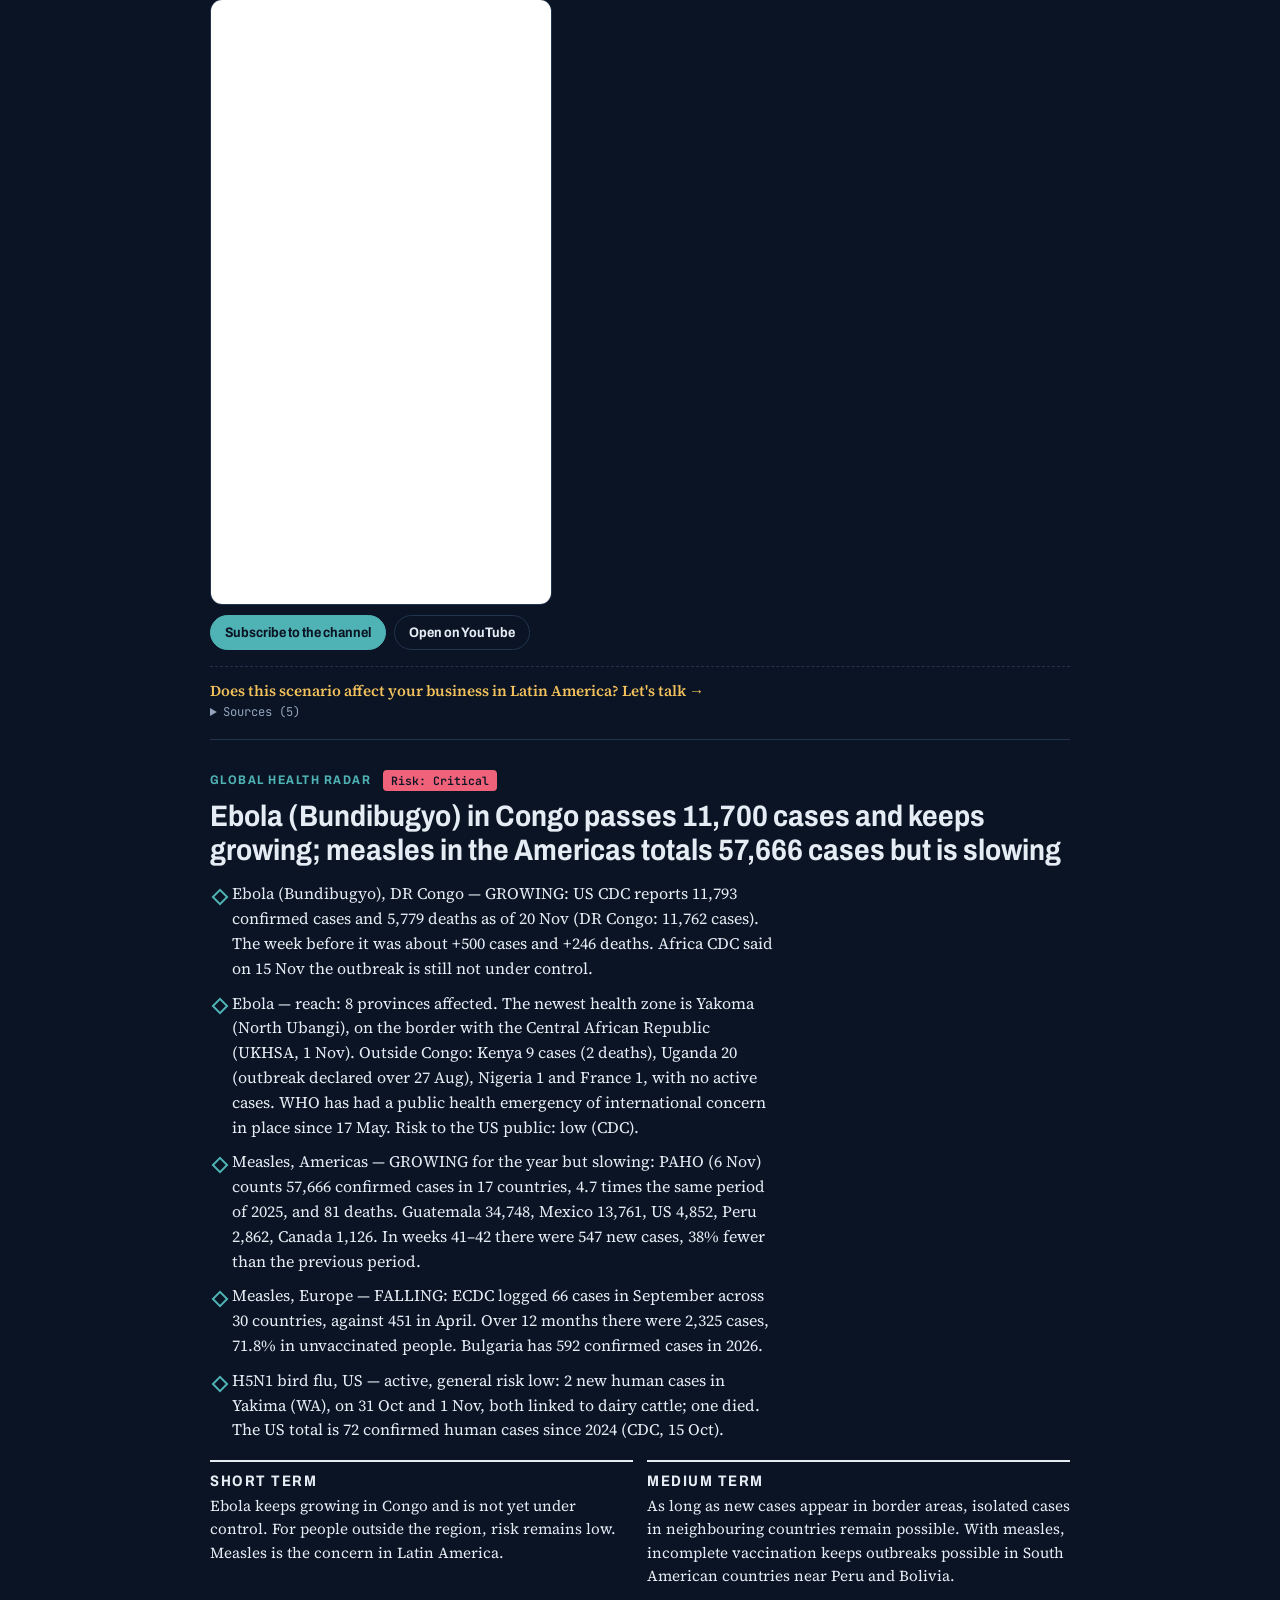
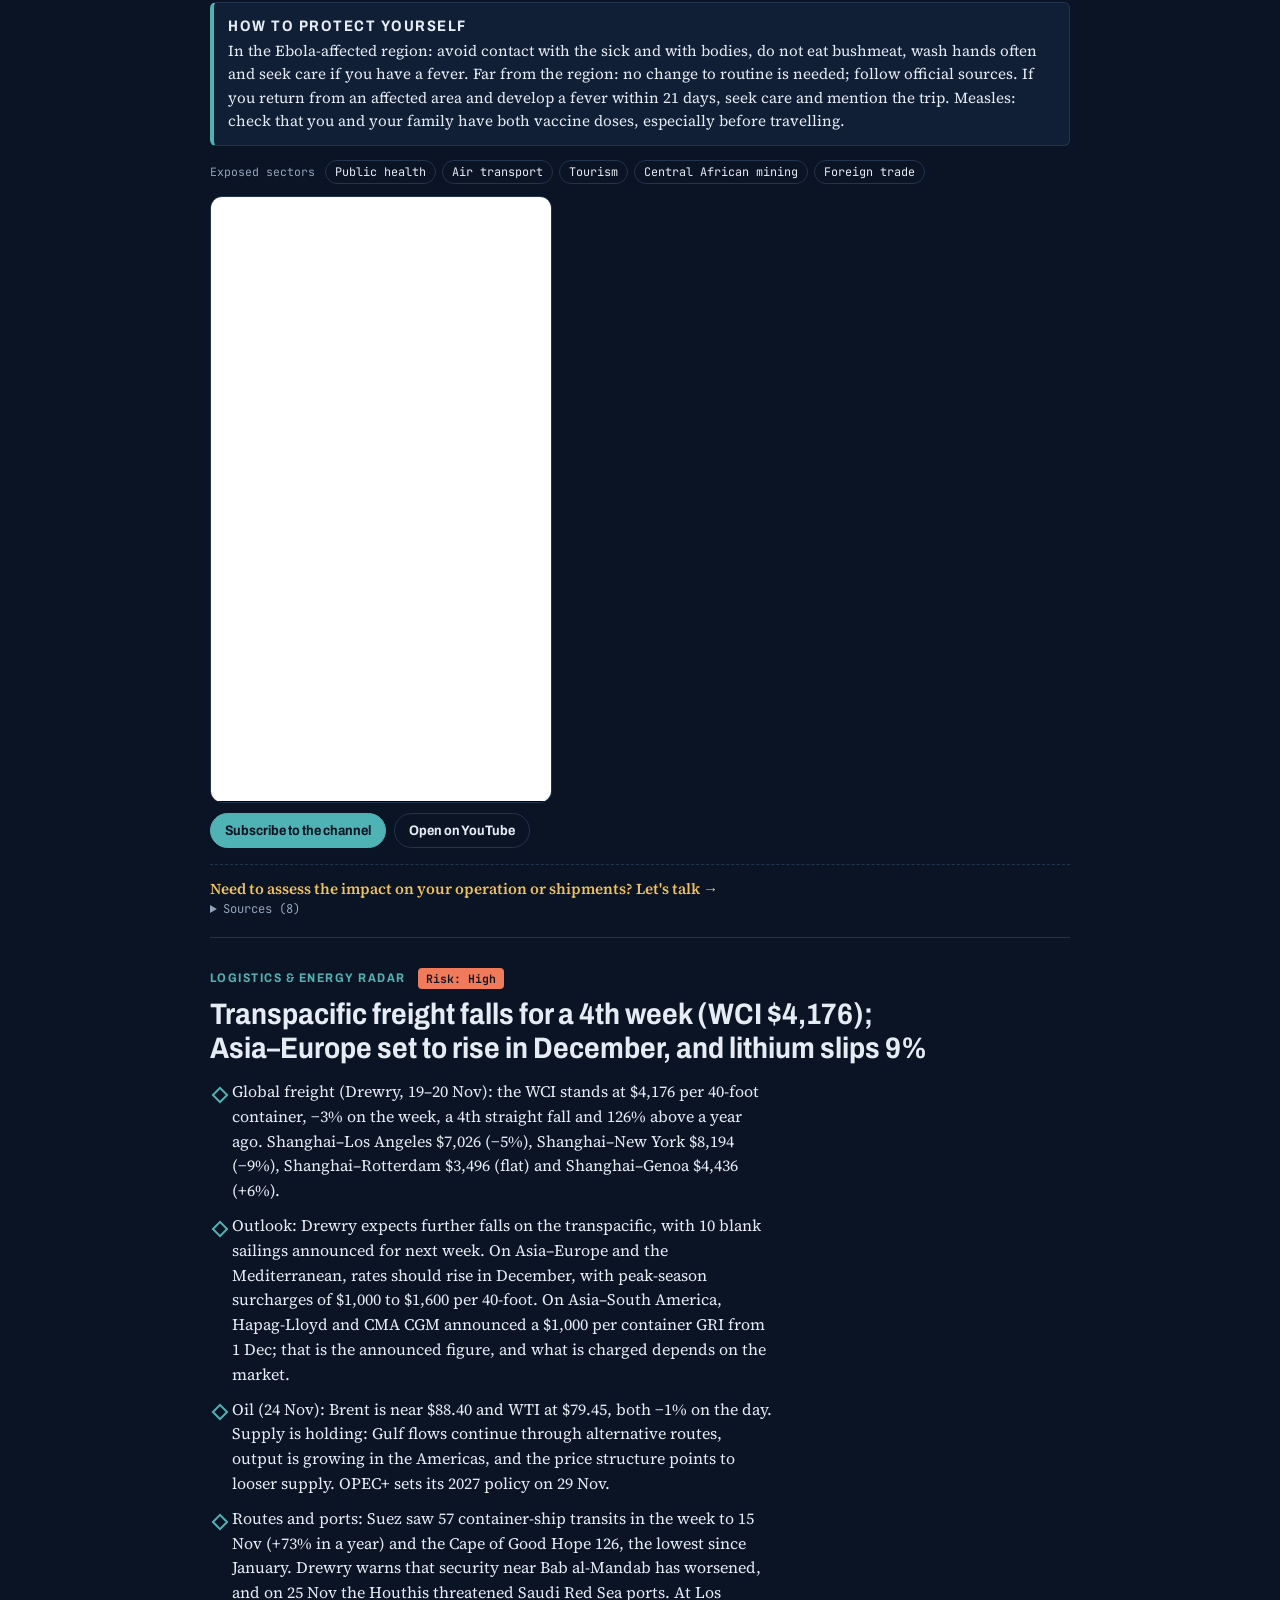
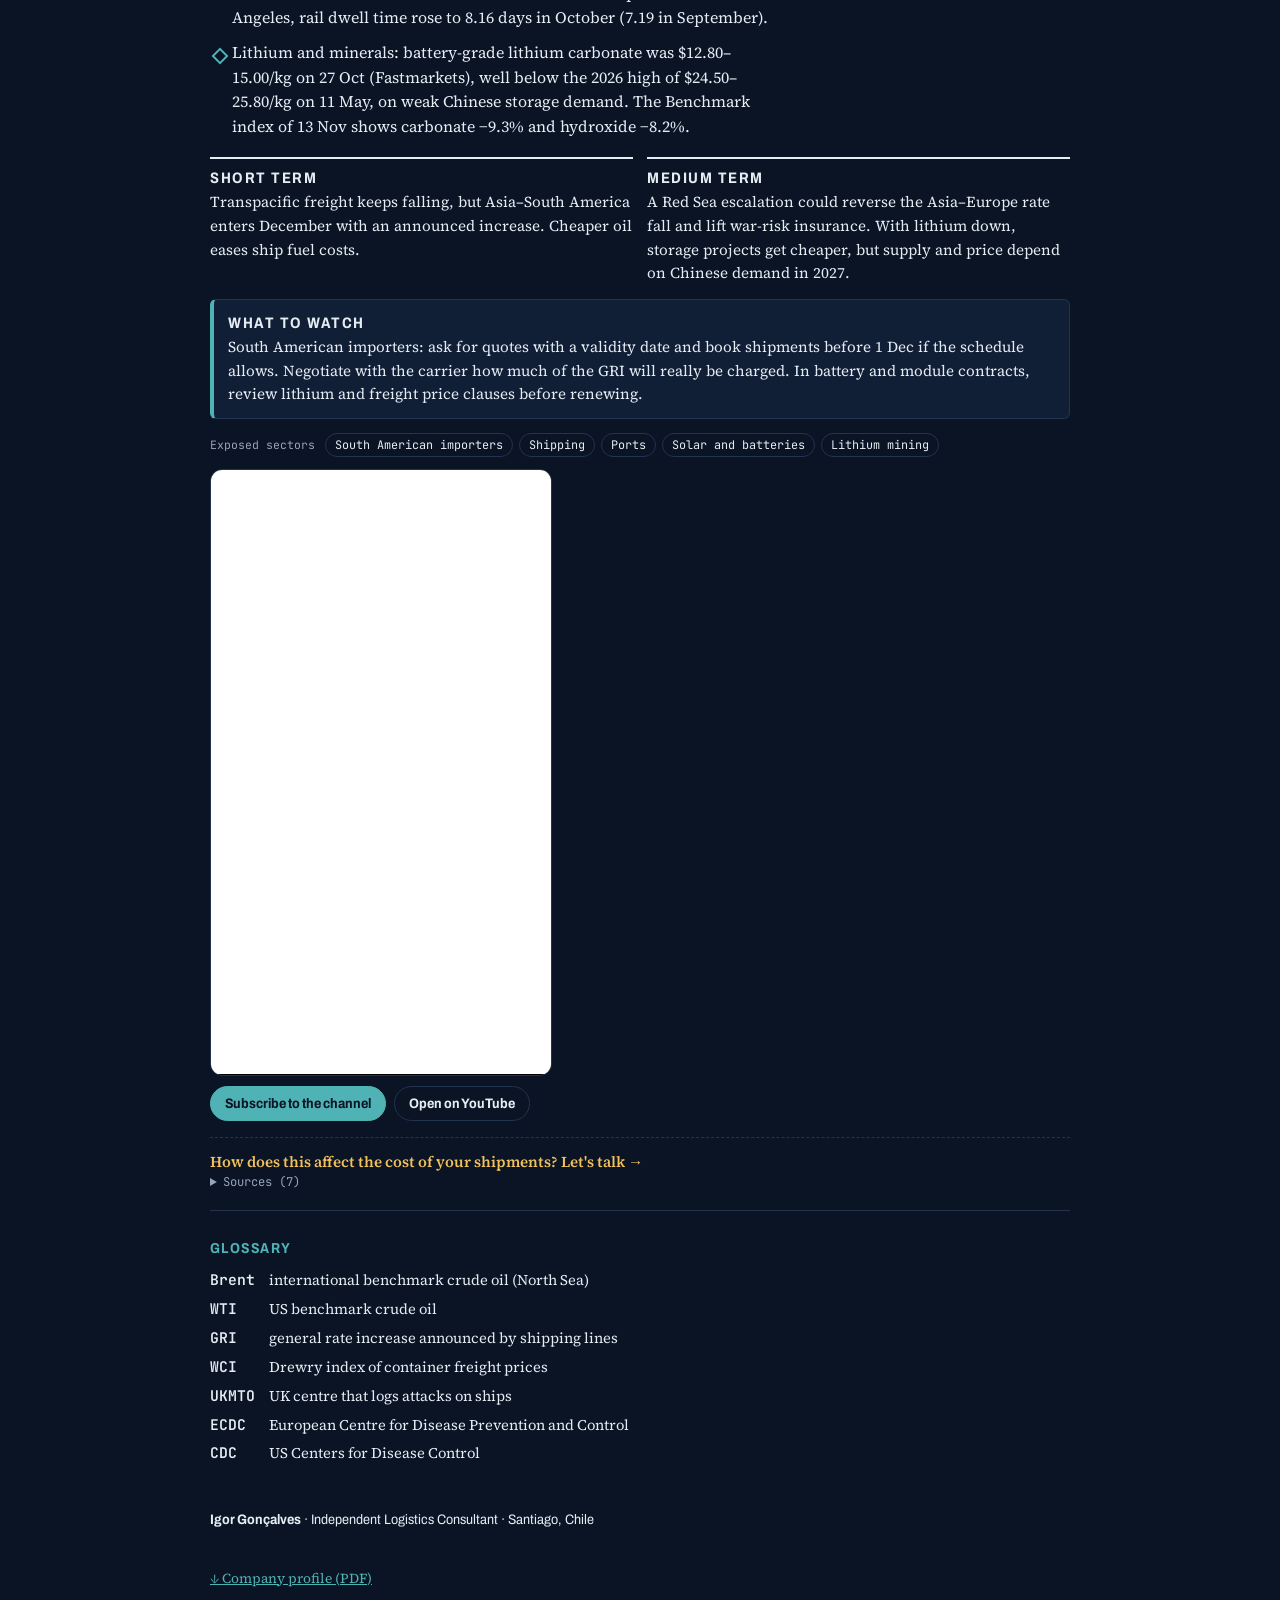
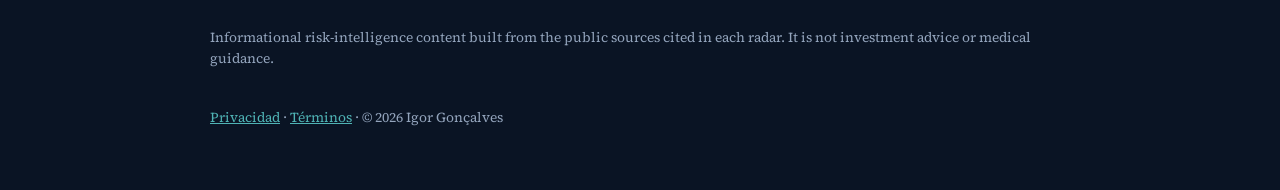
==== commit 6c71a5f8: "Perfil de la empresa en PDF (EN/中文) enlazado en el pie Co-Authored-By: Claude Opus 5.5 <noreply@anth" ====
--- a/index.html
+++ b/index.html
@@ -155,6 +155,7 @@
 
   <footer>
     <p class="sig"><b>Igor Gonçalves</b> · Independent Logistics Consultant · Santiago, Chile</p>
+    <p id="pdfl"></p>
     <p id="disc"></p>
     <p><a href="privacidad.html">Privacidad</a> · <a href="terminos.html">Términos</a> · © 2026 Igor Gonçalves</p>
   </footer>
@@ -213,6 +214,7 @@
   document.querySelectorAll(".langs button").forEach(b=>b.setAttribute("aria-pressed",b.dataset.l===lang));
   $("tagline").textContent=t.tag; $("b-inst").textContent=t.inst; $("b-share").textContent=t.share; $("m-arch").textContent=t.arch; $("m-tz").textContent=t.tz; $("disc").textContent=t.disc;
   {const w=WHAT[lang], box=$("what"); box.innerHTML=""; const d=el("div","t"); d.append(el("p","k",w.k),el("p",null,w.t)); const a=el("a","go",w.b); a.href="consultoria?lang="+lang; box.append(d,a);}
+  {const L={pt:["Perfil da empresa (PDF, em inglês)","EN"],es:["Perfil de la empresa (PDF, en inglés)","EN"],en:["Company profile (PDF)","EN"],zh:["公司简介（PDF）","ZH"]}[lang]; const pl=$("pdfl"); pl.innerHTML=""; const a=el("a",null,"↓ "+L[0]); a.href="files/GlobalTendencies_Profile_"+L[1]+".pdf"; a.target="_blank"; a.rel="noopener"; pl.append(a);}
   if(!DATA) return;
   const ed=DATA.editions[idx];
   $("m-ed").innerHTML=""; const b=el("strong","num",edLabel(ed,lang)); $("m-ed").append(b," · ",fmtDate(ed.date,lang));
